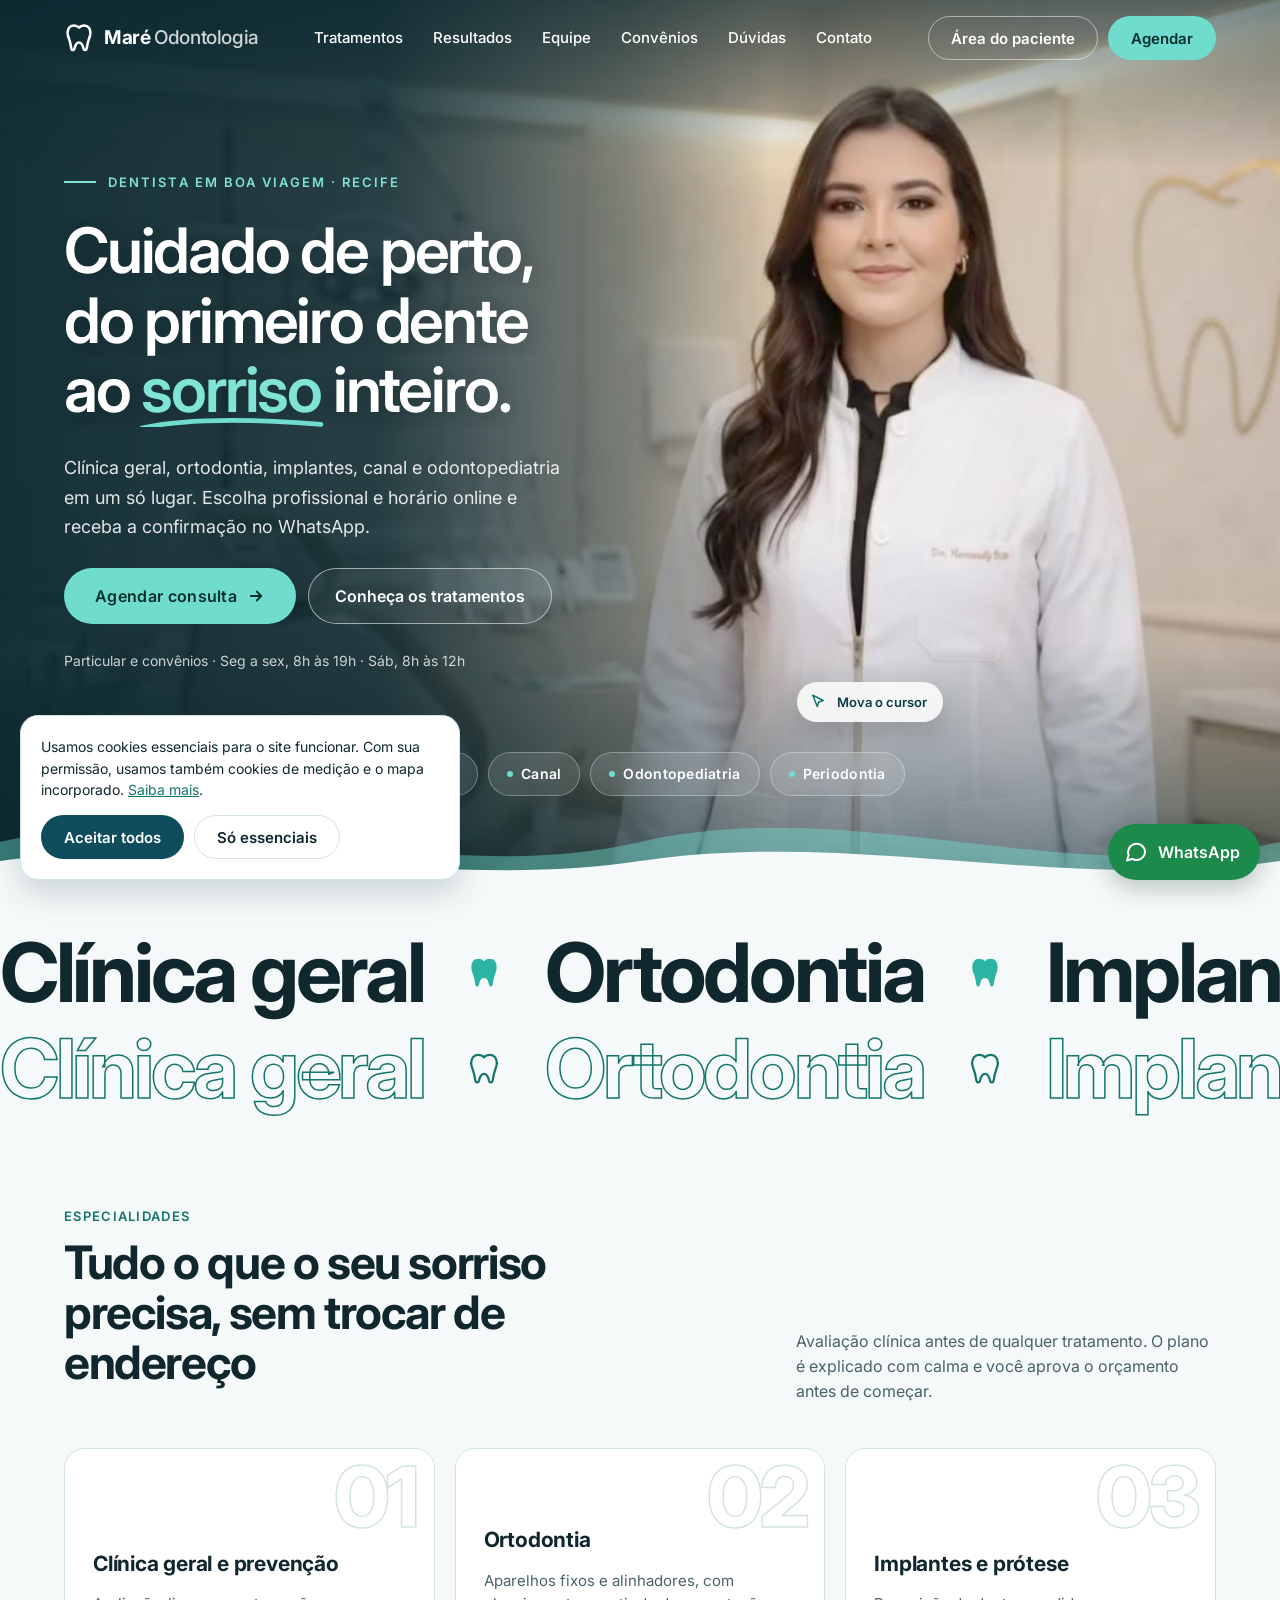
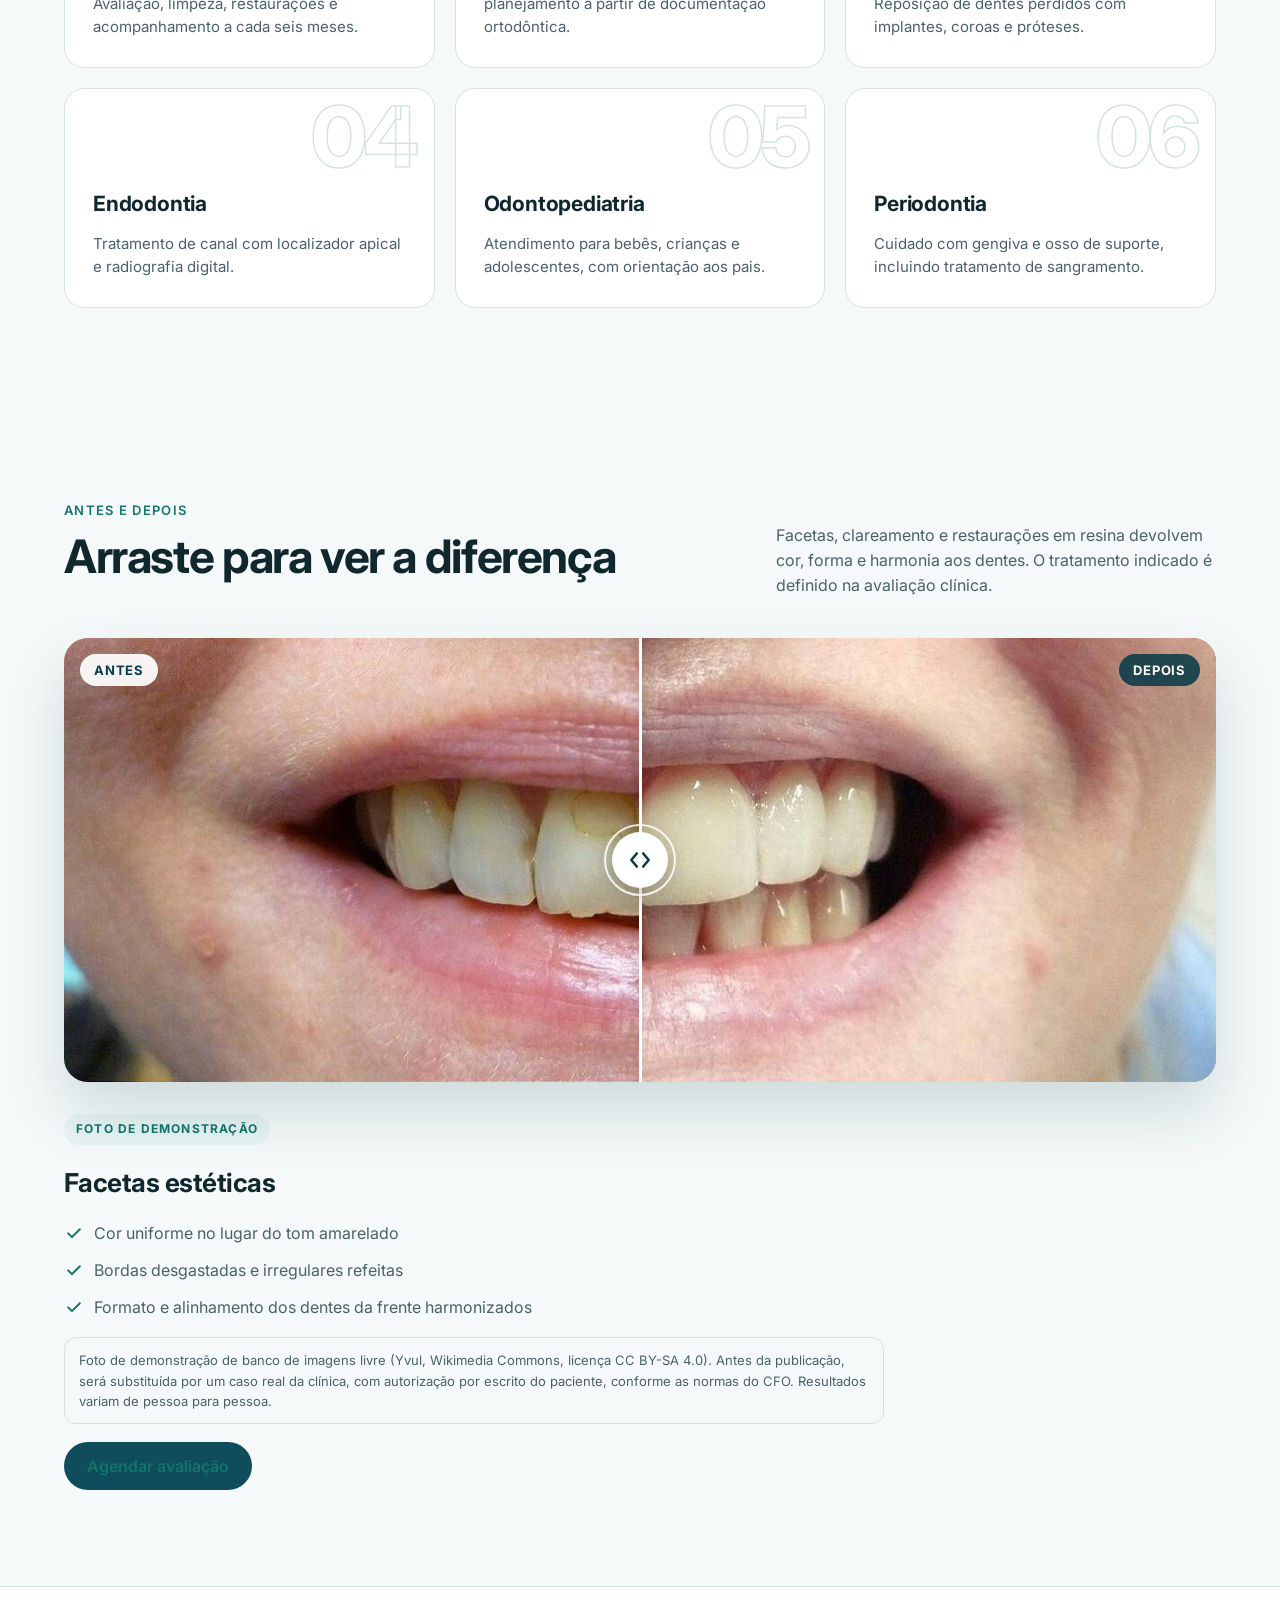
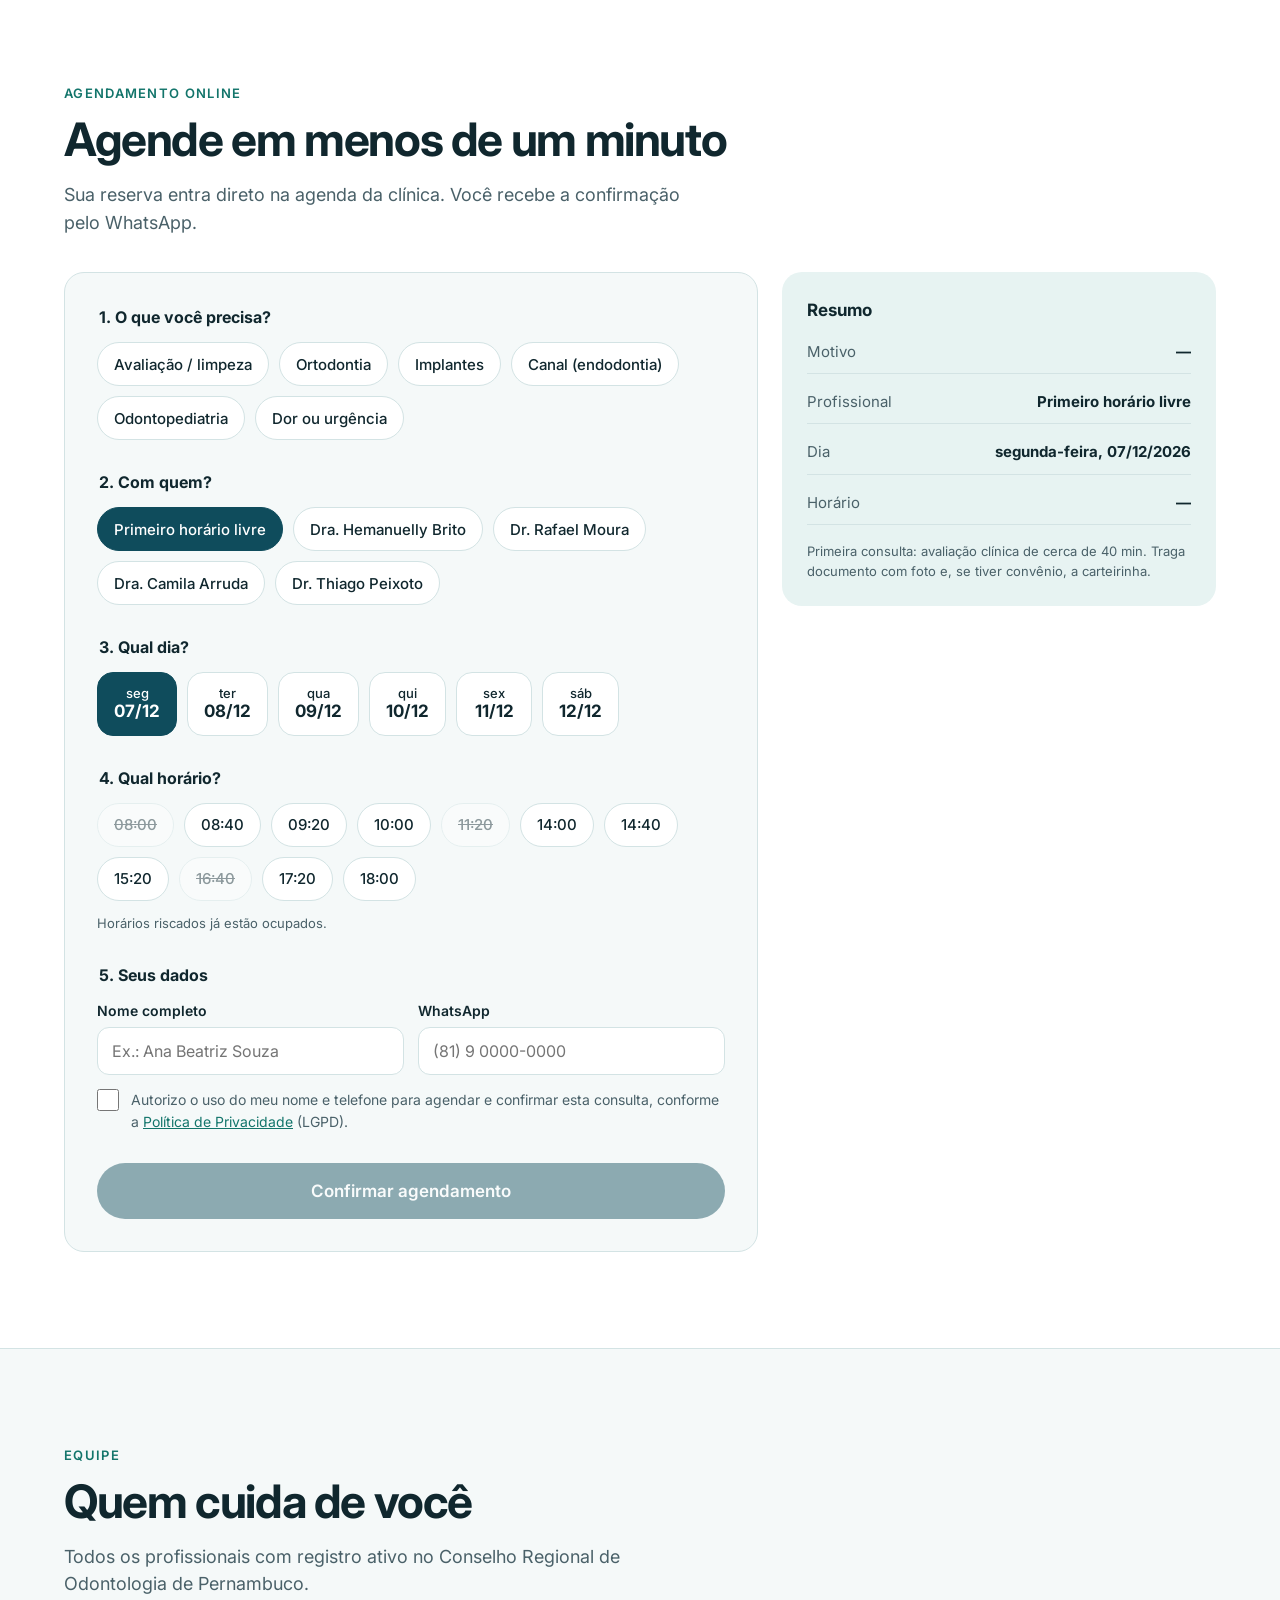
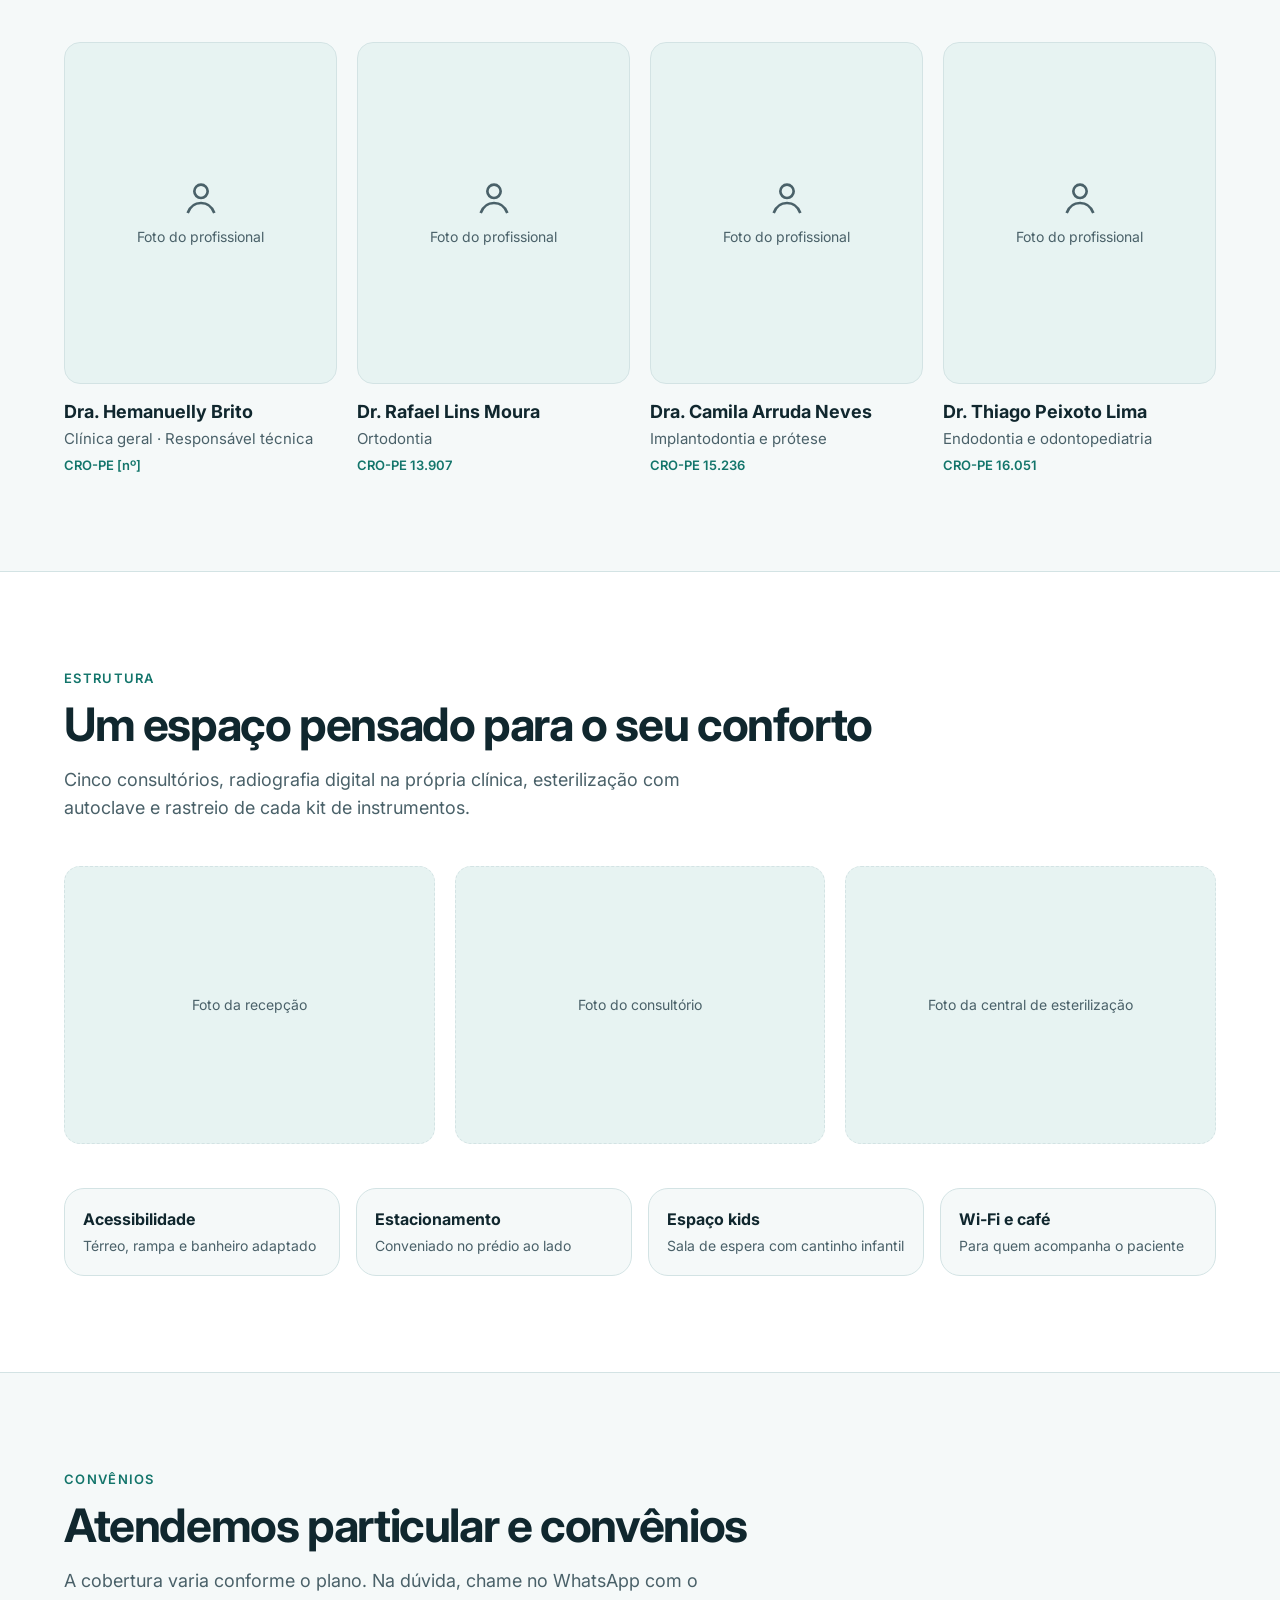
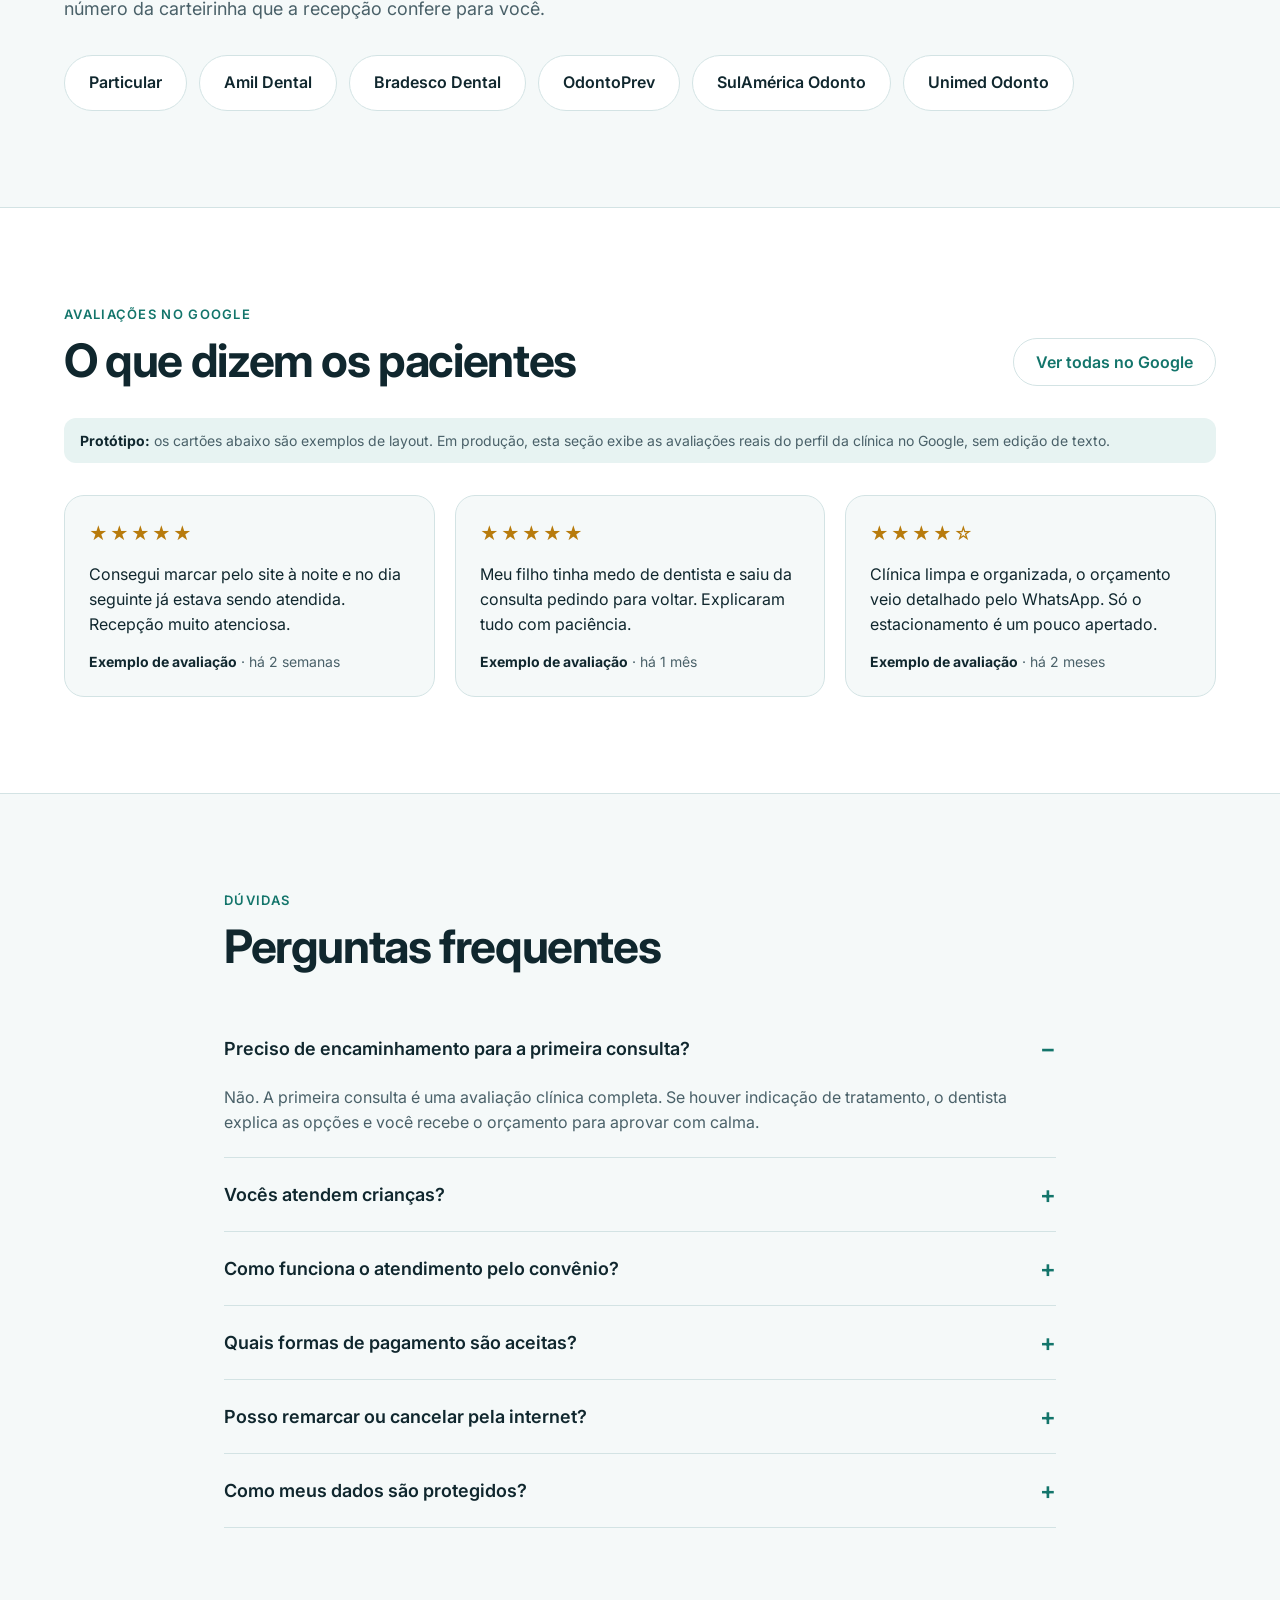
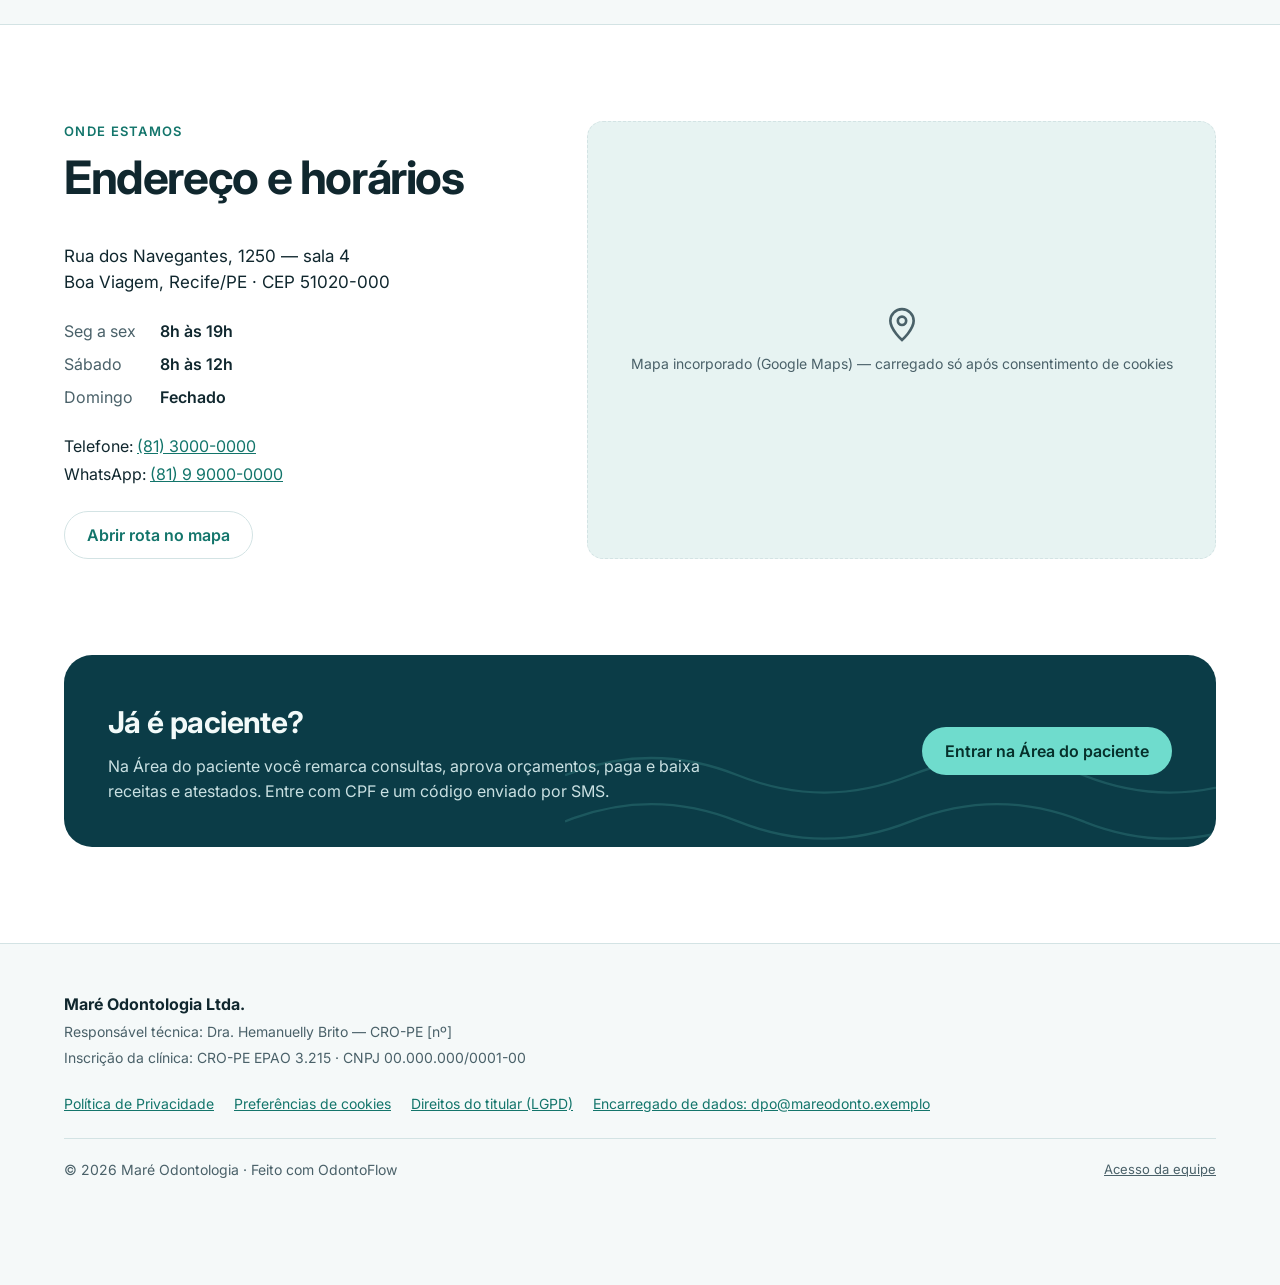
==== index.html @ 12c5545c "Landing page Maré Odontologia (protótipo para validação) Co-Authored-By: Claude Opus 5.5 <noreply@an" ====
<!doctype html>
<html lang="pt-BR">
<head>
<meta charset="utf-8">
<meta name="viewport" content="width=device-width, initial-scale=1">
<title>Maré Odontologia — Dentista em Boa Viagem, Recife/PE</title>
<meta name="description" content="Clínica odontológica em Boa Viagem, Recife/PE. Clínica geral, ortodontia, implantes, endodontia e odontopediatria. Agende sua consulta online.">
<meta name="robots" content="noindex, nofollow">
<meta name="theme-color" content="#0B3C47">
<meta property="og:title" content="Maré Odontologia — Dentista em Boa Viagem, Recife/PE">
<meta property="og:description" content="Clínica geral, ortodontia, implantes, canal e odontopediatria. Agende online.">
<meta property="og:image" content="assets/hero-poster.jpg">
<link rel="icon" href="data:image/svg+xml,%3Csvg xmlns='http://www.w3.org/2000/svg' viewBox='0 0 120 132'%3E%3Cpath d='M60 22C50 12 30 10 21 22c-9 12-7 31-1 45 4 10 7 25 9 38 1.5 9 11 10 13 1 3-13 6-24 18-24s15 11 18 24c2 9 11.5 8 13-1 2-13 5-28 9-38 6-14 8-33-1-45C90 10 70 12 60 22z' fill='%230F4C5C'/%3E%3C/svg%3E">
<link rel="preload" as="image" href="assets/hero-poster.jpg">
<link rel="preconnect" href="https://fonts.googleapis.com">
<link rel="preconnect" href="https://fonts.gstatic.com" crossorigin>
<link href="https://fonts.googleapis.com/css2?family=Inter:wght@400;500;600;700;800&display=swap" rel="stylesheet">
<link rel="stylesheet" href="styles.css">
<script type="application/ld+json">
{"@context":"https://schema.org","@type":"Dentist","name":"Maré Odontologia","address":{"@type":"PostalAddress","streetAddress":"Rua dos Navegantes, 1250 — sala 4","addressLocality":"Recife","addressRegion":"PE","postalCode":"51020-000","addressCountry":"BR"},"telephone":"+55 81 3000-0000","openingHoursSpecification":[{"@type":"OpeningHoursSpecification","dayOfWeek":["Monday","Tuesday","Wednesday","Thursday","Friday"],"opens":"08:00","closes":"19:00"},{"@type":"OpeningHoursSpecification","dayOfWeek":"Saturday","opens":"08:00","closes":"12:00"}],"medicalSpecialty":["Dentistry"]}
</script>
</head>
<body>
<div class="of" id="root">

<!-- TELA DE CARREGAMENTO: 1x por sessão, ≤1,5 s, sobe como cortina revelando o banner -->
<div class="splash" id="splash" hidden role="status" aria-label="Carregando Maré Odontologia">
<svg class="tooth" width="120" height="132" viewBox="0 0 120 132" aria-hidden="true">
<path d="M60 22C50 12 30 10 21 22c-9 12-7 31-1 45 4 10 7 25 9 38 1.5 9 11 10 13 1 3-13 6-24 18-24s15 11 18 24c2 9 11.5 8 13-1 2-13 5-28 9-38 6-14 8-33-1-45C90 10 70 12 60 22z" fill="none" stroke="#0F4C5C" stroke-width="3" stroke-linecap="round" stroke-linejoin="round"></path>
<rect class="sweep" x="34" y="20" width="10" height="70" rx="5" fill="#2BB3A3" opacity="0" transform="rotate(18 39 55)"></rect>
<g class="spark"><path d="M92 18v24M80 30h24M86 24l12 12M98 24 86 36" stroke="#2BB3A3" stroke-width="3" stroke-linecap="round"></path></g>
</svg>
<div class="brand" style="text-align:center">
<div style="font-size:26px;font-weight:700;letter-spacing:-.02em;color:#0F4C5C">Maré Odontologia</div>
<div style="font-size:14px;color:#3E5A61">Boa Viagem · Recife/PE</div>
</div>
<button type="button" id="skipSplash" style="position:absolute;bottom:28px;right:28px;min-height:44px;padding:0 18px;border-radius:999px;border:1.5px solid #B9D6D6;background:#FFFFFF;color:#0F4C5C;font:600 14px Inter,system-ui,sans-serif;cursor:pointer">Pular</button>
</div>

<!-- MENU (transparente sobre o banner) -->
<header class="hdr" id="hdr">
<div class="prog" aria-hidden="true"></div>
<div class="wrap" style="display:flex;align-items:center;justify-content:space-between;gap:16px;min-height:76px">
<a href="#topo" style="display:flex;align-items:center;gap:10px;text-decoration:none;color:inherit" aria-label="Maré Odontologia — início">
<svg width="30" height="33" viewBox="0 0 120 132" aria-hidden="true"><path d="M60 22C50 12 30 10 21 22c-9 12-7 31-1 45 4 10 7 25 9 38 1.5 9 11 10 13 1 3-13 6-24 18-24s15 11 18 24c2 9 11.5 8 13-1 2-13 5-28 9-38 6-14 8-33-1-45C90 10 70 12 60 22z" fill="none" stroke="currentColor" stroke-width="10" stroke-linejoin="round"></path></svg>
<span style="font-weight:700;font-size:19px;letter-spacing:-.02em">Maré <span style="font-weight:500;opacity:.8">Odontologia</span></span>
</a>
<nav aria-label="Principal" class="hide-md" style="display:flex;gap:30px">
<a class="navlink" href="#tratamentos">Tratamentos</a>
<a class="navlink" href="#resultados">Resultados</a>
<a class="navlink" href="#equipe">Equipe</a>
<a class="navlink" href="#convenios">Convênios</a>
<a class="navlink" href="#duvidas">Dúvidas</a>
<a class="navlink" href="#contato">Contato</a>
</nav>
<div style="display:flex;gap:10px;align-items:center">
<a class="btn btn-ghost hide-sm" href="#portal" style="min-height:44px;font-size:15px">Área do paciente</a>
<a class="btn btn-mint" href="#agendar" style="min-height:44px;font-size:15px">Agendar</a>
</div>
</div>
</header>

<main>

<!-- BANNER DE APRESENTAÇÃO: vídeo da Dra. Hemanuelly em tela cheia, controlado pelo mouse (quadro a quadro) + profundidade 3D -->
<section id="topo" class="hero" aria-label="Apresentação">
<div class="stage">
<div class="vid hx-vid"><div class="px" style="--dx:-22px;--dy:-10px;position:absolute;inset:0"><div class="vid-in">
<video id="heroVid" src="assets/hero.mp4" poster="assets/hero-poster.jpg" preload="auto" muted playsinline disablepictureinpicture tabindex="-1" aria-label="Dra. Hemanuelly Brito no consultório: ela cruza os braços e sorri conforme o cursor se move"></video>
</div></div></div>
<div class="sheen" aria-hidden="true"></div>
<div class="shade" aria-hidden="true"></div>

</div>

<div class="hero-content">
<div class="wrap" style="width:100%">
<div class="hx-text" style="max-width:600px">
<div class="px" style="--dx:8px;--dy:5px;display:flex;flex-direction:column;gap:26px">
<p class="fade" style="--i:0;margin:0;display:flex;align-items:center;gap:12px;font-size:13px;font-weight:600;letter-spacing:.16em;text-transform:uppercase;color:#7FE3D5"><span style="width:32px;height:1.5px;background:currentColor;display:block"></span>Dentista em Boa Viagem · Recife</p>
<h1 style="margin:0;font-size:clamp(40px,4.9vw,70px);line-height:1.05;letter-spacing:-.035em;font-weight:600;color:#FFFFFF;text-shadow:0 2px 24px rgba(4,26,32,.35)">
<span class="ln"><span style="--i:1">Cuidado de perto,</span></span>
<span class="ln"><span style="--i:2">do primeiro dente</span></span>
<span class="ln"><span style="--i:3">ao <em class="hl">sorriso<svg viewBox="0 0 200 20" preserveAspectRatio="none" aria-hidden="true"><path d="M4 14 C 50 4 120 4 196 10" fill="none" stroke="#6FDCCD" stroke-width="5" stroke-linecap="round"></path></svg></em> inteiro.</span></span>
</h1>
<p class="fade" style="--i:4;margin:0;font-size:18px;line-height:1.65;color:rgba(255,255,255,.88);max-width:500px">Clínica geral, ortodontia, implantes, canal e odontopediatria em um só lugar. Escolha profissional e horário online e receba a confirmação no WhatsApp.</p>
<div class="fade" style="--i:5;display:flex;gap:12px;flex-wrap:wrap">
<a class="btn btn-mint" href="#agendar" style="min-height:56px;padding:0 30px;font-size:16px;letter-spacing:.02em">Agendar consulta
<svg width="18" height="18" viewBox="0 0 24 24" fill="none" stroke="currentColor" stroke-width="2.4" stroke-linecap="round" stroke-linejoin="round" aria-hidden="true"><path d="M5 12h14M13 6l6 6-6 6"></path></svg></a>
<a class="btn" href="#tratamentos" style="min-height:56px;padding:0 26px;color:#FFFFFF;border-color:rgba(255,255,255,.55);background:rgba(255,255,255,.06)">Conheça os tratamentos</a>
</div>
<p class="fade" style="--i:6;margin:0;font-size:14px;color:rgba(255,255,255,.78)">Particular e convênios · Seg a sex, 8h às 19h · Sáb, 8h às 12h</p>
</div>
</div>
</div>
</div>

<nav class="tbar hide-md" aria-label="Tratamentos">
<div class="wrap fade" style="--i:8;display:flex;flex-wrap:wrap;gap:10px;align-items:center">
<a class="tpill" href="#tratamentos"><i></i>Clínica geral</a>
<a class="tpill" href="#tratamentos"><i></i>Ortodontia</a>
<a class="tpill" href="#tratamentos"><i></i>Implantes</a>
<a class="tpill" href="#tratamentos"><i></i>Canal</a>
<a class="tpill" href="#tratamentos"><i></i>Odontopediatria</a>
<a class="tpill" href="#tratamentos"><i></i>Periodontia</a>
</div>
</nav>

<div class="hint" aria-hidden="true"><svg width="18" height="18" viewBox="0 0 24 24" fill="none" stroke="#13756B" stroke-width="2" stroke-linecap="round" stroke-linejoin="round"><path d="M5 3l14 7-6 2-2 6z"></path></svg>Mova o cursor</div>

<svg class="wave back" viewBox="0 0 2880 120" preserveAspectRatio="none" aria-hidden="true"><path d="M0 60 C240 10 480 110 720 60 C960 10 1200 110 1440 60 C1680 10 1920 110 2160 60 C2400 10 2640 110 2880 60 L2880 120 L0 120 Z" fill="#6FDCCD"></path></svg>
<svg class="wave" viewBox="0 0 2880 120" preserveAspectRatio="none" aria-hidden="true"><path d="M0 70 C240 30 480 110 720 70 C960 30 1200 110 1440 70 C1680 30 1920 110 2160 70 C2400 30 2640 110 2880 70 L2880 120 L0 120 Z" fill="var(--bg)"></path></svg>
</section>

<!-- FAIXA DE ESPECIALIDADES (move conforme a rolagem) -->
<div aria-hidden="true" style="overflow:hidden;padding:28px 0 36px;display:flex;flex-direction:column;gap:6px">
<div class="mq-row mq-a"><span>Clínica geral<svg width="34" height="37" viewBox="0 0 120 132"><path d="M60 22C50 12 30 10 21 22c-9 12-7 31-1 45 4 10 7 25 9 38 1.5 9 11 10 13 1 3-13 6-24 18-24s15 11 18 24c2 9 11.5 8 13-1 2-13 5-28 9-38 6-14 8-33-1-45C90 10 70 12 60 22z" fill="var(--accent)"></path></svg></span><span>Ortodontia<svg width="34" height="37" viewBox="0 0 120 132"><path d="M60 22C50 12 30 10 21 22c-9 12-7 31-1 45 4 10 7 25 9 38 1.5 9 11 10 13 1 3-13 6-24 18-24s15 11 18 24c2 9 11.5 8 13-1 2-13 5-28 9-38 6-14 8-33-1-45C90 10 70 12 60 22z" fill="var(--accent)"></path></svg></span><span>Implantes<svg width="34" height="37" viewBox="0 0 120 132"><path d="M60 22C50 12 30 10 21 22c-9 12-7 31-1 45 4 10 7 25 9 38 1.5 9 11 10 13 1 3-13 6-24 18-24s15 11 18 24c2 9 11.5 8 13-1 2-13 5-28 9-38 6-14 8-33-1-45C90 10 70 12 60 22z" fill="var(--accent)"></path></svg></span><span>Endodontia<svg width="34" height="37" viewBox="0 0 120 132"><path d="M60 22C50 12 30 10 21 22c-9 12-7 31-1 45 4 10 7 25 9 38 1.5 9 11 10 13 1 3-13 6-24 18-24s15 11 18 24c2 9 11.5 8 13-1 2-13 5-28 9-38 6-14 8-33-1-45C90 10 70 12 60 22z" fill="var(--accent)"></path></svg></span><span>Odontopediatria<svg width="34" height="37" viewBox="0 0 120 132"><path d="M60 22C50 12 30 10 21 22c-9 12-7 31-1 45 4 10 7 25 9 38 1.5 9 11 10 13 1 3-13 6-24 18-24s15 11 18 24c2 9 11.5 8 13-1 2-13 5-28 9-38 6-14 8-33-1-45C90 10 70 12 60 22z" fill="var(--accent)"></path></svg></span><span>Periodontia<svg width="34" height="37" viewBox="0 0 120 132"><path d="M60 22C50 12 30 10 21 22c-9 12-7 31-1 45 4 10 7 25 9 38 1.5 9 11 10 13 1 3-13 6-24 18-24s15 11 18 24c2 9 11.5 8 13-1 2-13 5-28 9-38 6-14 8-33-1-45C90 10 70 12 60 22z" fill="var(--accent)"></path></svg></span><span>Clínica geral<svg width="34" height="37" viewBox="0 0 120 132"><path d="M60 22C50 12 30 10 21 22c-9 12-7 31-1 45 4 10 7 25 9 38 1.5 9 11 10 13 1 3-13 6-24 18-24s15 11 18 24c2 9 11.5 8 13-1 2-13 5-28 9-38 6-14 8-33-1-45C90 10 70 12 60 22z" fill="var(--accent)"></path></svg></span><span>Ortodontia<svg width="34" height="37" viewBox="0 0 120 132"><path d="M60 22C50 12 30 10 21 22c-9 12-7 31-1 45 4 10 7 25 9 38 1.5 9 11 10 13 1 3-13 6-24 18-24s15 11 18 24c2 9 11.5 8 13-1 2-13 5-28 9-38 6-14 8-33-1-45C90 10 70 12 60 22z" fill="var(--accent)"></path></svg></span><span>Implantes<svg width="34" height="37" viewBox="0 0 120 132"><path d="M60 22C50 12 30 10 21 22c-9 12-7 31-1 45 4 10 7 25 9 38 1.5 9 11 10 13 1 3-13 6-24 18-24s15 11 18 24c2 9 11.5 8 13-1 2-13 5-28 9-38 6-14 8-33-1-45C90 10 70 12 60 22z" fill="var(--accent)"></path></svg></span></div>
<div class="mq-row mq-b mq-out"><span>Clínica geral<svg width="34" height="37" viewBox="0 0 120 132"><path d="M60 22C50 12 30 10 21 22c-9 12-7 31-1 45 4 10 7 25 9 38 1.5 9 11 10 13 1 3-13 6-24 18-24s15 11 18 24c2 9 11.5 8 13-1 2-13 5-28 9-38 6-14 8-33-1-45C90 10 70 12 60 22z" fill="none" stroke="var(--accent-text)" stroke-width="8"></path></svg></span><span>Ortodontia<svg width="34" height="37" viewBox="0 0 120 132"><path d="M60 22C50 12 30 10 21 22c-9 12-7 31-1 45 4 10 7 25 9 38 1.5 9 11 10 13 1 3-13 6-24 18-24s15 11 18 24c2 9 11.5 8 13-1 2-13 5-28 9-38 6-14 8-33-1-45C90 10 70 12 60 22z" fill="none" stroke="var(--accent-text)" stroke-width="8"></path></svg></span><span>Implantes<svg width="34" height="37" viewBox="0 0 120 132"><path d="M60 22C50 12 30 10 21 22c-9 12-7 31-1 45 4 10 7 25 9 38 1.5 9 11 10 13 1 3-13 6-24 18-24s15 11 18 24c2 9 11.5 8 13-1 2-13 5-28 9-38 6-14 8-33-1-45C90 10 70 12 60 22z" fill="none" stroke="var(--accent-text)" stroke-width="8"></path></svg></span><span>Endodontia<svg width="34" height="37" viewBox="0 0 120 132"><path d="M60 22C50 12 30 10 21 22c-9 12-7 31-1 45 4 10 7 25 9 38 1.5 9 11 10 13 1 3-13 6-24 18-24s15 11 18 24c2 9 11.5 8 13-1 2-13 5-28 9-38 6-14 8-33-1-45C90 10 70 12 60 22z" fill="none" stroke="var(--accent-text)" stroke-width="8"></path></svg></span><span>Odontopediatria<svg width="34" height="37" viewBox="0 0 120 132"><path d="M60 22C50 12 30 10 21 22c-9 12-7 31-1 45 4 10 7 25 9 38 1.5 9 11 10 13 1 3-13 6-24 18-24s15 11 18 24c2 9 11.5 8 13-1 2-13 5-28 9-38 6-14 8-33-1-45C90 10 70 12 60 22z" fill="none" stroke="var(--accent-text)" stroke-width="8"></path></svg></span><span>Periodontia<svg width="34" height="37" viewBox="0 0 120 132"><path d="M60 22C50 12 30 10 21 22c-9 12-7 31-1 45 4 10 7 25 9 38 1.5 9 11 10 13 1 3-13 6-24 18-24s15 11 18 24c2 9 11.5 8 13-1 2-13 5-28 9-38 6-14 8-33-1-45C90 10 70 12 60 22z" fill="none" stroke="var(--accent-text)" stroke-width="8"></path></svg></span><span>Clínica geral<svg width="34" height="37" viewBox="0 0 120 132"><path d="M60 22C50 12 30 10 21 22c-9 12-7 31-1 45 4 10 7 25 9 38 1.5 9 11 10 13 1 3-13 6-24 18-24s15 11 18 24c2 9 11.5 8 13-1 2-13 5-28 9-38 6-14 8-33-1-45C90 10 70 12 60 22z" fill="none" stroke="var(--accent-text)" stroke-width="8"></path></svg></span><span>Ortodontia<svg width="34" height="37" viewBox="0 0 120 132"><path d="M60 22C50 12 30 10 21 22c-9 12-7 31-1 45 4 10 7 25 9 38 1.5 9 11 10 13 1 3-13 6-24 18-24s15 11 18 24c2 9 11.5 8 13-1 2-13 5-28 9-38 6-14 8-33-1-45C90 10 70 12 60 22z" fill="none" stroke="var(--accent-text)" stroke-width="8"></path></svg></span><span>Implantes<svg width="34" height="37" viewBox="0 0 120 132"><path d="M60 22C50 12 30 10 21 22c-9 12-7 31-1 45 4 10 7 25 9 38 1.5 9 11 10 13 1 3-13 6-24 18-24s15 11 18 24c2 9 11.5 8 13-1 2-13 5-28 9-38 6-14 8-33-1-45C90 10 70 12 60 22z" fill="none" stroke="var(--accent-text)" stroke-width="8"></path></svg></span></div>
</div>

<!-- TRATAMENTOS -->
<section id="tratamentos" class="sec" style="padding-top:56px">
<div class="wrap" style="display:flex;flex-direction:column;gap:44px">
<div class="rv" style="display:flex;justify-content:space-between;align-items:flex-end;gap:24px;flex-wrap:wrap">
<div><p class="eyebrow">Especialidades</p><h2 class="h2" style="max-width:620px">Tudo o que o seu sorriso precisa, sem trocar de endereço</h2></div>
<p class="lead" style="max-width:420px;font-size:16px">Avaliação clínica antes de qualquer tratamento. O plano é explicado com calma e você aprova o orçamento antes de começar.</p>
</div>
<div class="g3">
<article class="card svc rv" style="display:flex;flex-direction:column;gap:12px;padding:28px;min-height:220px;justify-content:flex-end">
<span class="num" aria-hidden="true">01</span>
<h3 style="margin:0;font-size:21px;letter-spacing:-.01em;position:relative">Clínica geral e prevenção</h3>
<p style="margin:0;color:var(--muted);font-size:15px;position:relative">Avaliação, limpeza, restaurações e acompanhamento a cada seis meses.</p>
</article>
<article class="card svc rv d2" style="display:flex;flex-direction:column;gap:12px;padding:28px;min-height:220px;justify-content:flex-end">
<span class="num" aria-hidden="true">02</span>
<h3 style="margin:0;font-size:21px;letter-spacing:-.01em;position:relative">Ortodontia</h3>
<p style="margin:0;color:var(--muted);font-size:15px;position:relative">Aparelhos fixos e alinhadores, com planejamento a partir de documentação ortodôntica.</p>
</article>
<article class="card svc rv d3" style="display:flex;flex-direction:column;gap:12px;padding:28px;min-height:220px;justify-content:flex-end">
<span class="num" aria-hidden="true">03</span>
<h3 style="margin:0;font-size:21px;letter-spacing:-.01em;position:relative">Implantes e prótese</h3>
<p style="margin:0;color:var(--muted);font-size:15px;position:relative">Reposição de dentes perdidos com implantes, coroas e próteses.</p>
</article>
<article class="card svc rv" style="display:flex;flex-direction:column;gap:12px;padding:28px;min-height:220px;justify-content:flex-end">
<span class="num" aria-hidden="true">04</span>
<h3 style="margin:0;font-size:21px;letter-spacing:-.01em;position:relative">Endodontia</h3>
<p style="margin:0;color:var(--muted);font-size:15px;position:relative">Tratamento de canal com localizador apical e radiografia digital.</p>
</article>
<article class="card svc rv d2" style="display:flex;flex-direction:column;gap:12px;padding:28px;min-height:220px;justify-content:flex-end">
<span class="num" aria-hidden="true">05</span>
<h3 style="margin:0;font-size:21px;letter-spacing:-.01em;position:relative">Odontopediatria</h3>
<p style="margin:0;color:var(--muted);font-size:15px;position:relative">Atendimento para bebês, crianças e adolescentes, com orientação aos pais.</p>
</article>
<article class="card svc rv d3" style="display:flex;flex-direction:column;gap:12px;padding:28px;min-height:220px;justify-content:flex-end">
<span class="num" aria-hidden="true">06</span>
<h3 style="margin:0;font-size:21px;letter-spacing:-.01em;position:relative">Periodontia</h3>
<p style="margin:0;color:var(--muted);font-size:15px;position:relative">Cuidado com gengiva e osso de suporte, incluindo tratamento de sangramento.</p>
</article>
</div>
</div>
</section>

<!-- ANTES E DEPOIS (comparador de arrastar) -->
<section id="resultados" class="sec">
<div class="wrap" style="display:flex;flex-direction:column;gap:40px">
<div class="rv" style="display:flex;justify-content:space-between;align-items:flex-end;gap:24px;flex-wrap:wrap">
<div><p class="eyebrow">Antes e depois</p><h2 class="h2" style="max-width:620px">Arraste para ver a diferença</h2></div>
<p class="lead" style="max-width:440px;font-size:16px">Facetas, clareamento e restaurações em resina devolvem cor, forma e harmonia aos dentes. O tratamento indicado é definido na avaliação clínica.</p>
</div>

<div class="ba-grid rv d2" style="display:grid;grid-template-columns:minmax(0,1fr);gap:32px;align-items:start">
<div class="ba" id="ba" style="position:relative;aspect-ratio:1280/494;border-radius:24px;overflow:hidden;background:#D9B8A6;box-shadow:0 30px 60px rgba(11,60,71,.16);user-select:none;touch-action:pan-y">

<!-- ANTES (foto de demonstração) -->
<img src="assets/antes.jpg" alt="Antes: dentes amarelados, com bordas desgastadas e irregulares" draggable="false" style="position:absolute;inset:0;width:100%;height:100%;object-fit:cover;display:block">

<!-- DEPOIS (revelado pela direita) -->
<div id="baAfter" style="position:absolute;inset:0;clip-path:inset(0 0 0 50%)">
<img src="assets/depois.jpg" alt="Depois: dentes brancos, com formato e alinhamento corrigidos por facetas" draggable="false" style="position:absolute;inset:0;width:100%;height:100%;object-fit:cover;display:block">
</div>

<span class="ba-tag" style="left:16px">Antes</span>
<span class="ba-tag" style="right:16px;background:rgba(11,60,71,.88);color:#FFFFFF">Depois</span>

<div class="ba-line" id="baLine" style="left:50%" aria-hidden="true">
<span class="ba-knob"><svg width="26" height="26" viewBox="0 0 24 24" fill="none" stroke="#0B3C47" stroke-width="2.4" stroke-linecap="round" stroke-linejoin="round"><path d="M9 6l-5 6 5 6M15 6l5 6-5 6"></path></svg></span>
</div>
<input class="ba-range" type="range" min="0" max="100" step="0.5" value="50" id="baRange" aria-label="Comparar antes e depois: arraste para a esquerda para ver o depois, para a direita para ver o antes" aria-valuetext="Mostrando 50% do depois">
</div>

<div style="display:flex;flex-direction:column;gap:18px;max-width:820px">
<span style="align-self:flex-start;font-size:12px;font-weight:700;letter-spacing:.1em;text-transform:uppercase;padding:6px 12px;border-radius:999px;background:var(--soft);color:var(--accent-text)">Foto de demonstração</span>
<h3 style="margin:0;font-size:26px;letter-spacing:-.02em">Facetas estéticas</h3>
<ul style="margin:0;padding:0;list-style:none;display:flex;flex-direction:column;gap:12px;color:var(--muted);font-size:16px">
<li style="display:flex;gap:10px"><svg width="20" height="20" viewBox="0 0 24 24" fill="none" stroke="var(--accent-text)" stroke-width="2.4" stroke-linecap="round" stroke-linejoin="round" aria-hidden="true" style="flex:none;margin-top:2px"><path d="M5 12.5l4.5 4.5L19 7.5"></path></svg>Cor uniforme no lugar do tom amarelado</li>
<li style="display:flex;gap:10px"><svg width="20" height="20" viewBox="0 0 24 24" fill="none" stroke="var(--accent-text)" stroke-width="2.4" stroke-linecap="round" stroke-linejoin="round" aria-hidden="true" style="flex:none;margin-top:2px"><path d="M5 12.5l4.5 4.5L19 7.5"></path></svg>Bordas desgastadas e irregulares refeitas</li>
<li style="display:flex;gap:10px"><svg width="20" height="20" viewBox="0 0 24 24" fill="none" stroke="var(--accent-text)" stroke-width="2.4" stroke-linecap="round" stroke-linejoin="round" aria-hidden="true" style="flex:none;margin-top:2px"><path d="M5 12.5l4.5 4.5L19 7.5"></path></svg>Formato e alinhamento dos dentes da frente harmonizados</li>
</ul>
<p style="margin:0;font-size:13px;color:var(--muted);padding:12px 14px;border-radius:12px;background:var(--bg);border:1px solid var(--line)">Foto de demonstração de banco de imagens livre (Yvul, Wikimedia Commons, licença CC BY-SA 4.0). Antes da publicação, será substituída por um caso real da clínica, com autorização por escrito do paciente, conforme as normas do CFO. Resultados variam de pessoa para pessoa.</p>
<a class="btn btn-p" href="#agendar" style="align-self:flex-start">Agendar avaliação</a>
</div>
</div>
</div>
</section>

<!-- AGENDAMENTO ONLINE EMBUTIDO -->
<section id="agendar" class="sec" style="background:var(--surface);border-block:1px solid var(--line)">
<div class="wrap" style="display:flex;flex-direction:column;gap:36px">
<div class="rv"><p class="eyebrow">Agendamento online</p><h2 class="h2">Agende em menos de um minuto</h2><p class="lead">Sua reserva entra direto na agenda da clínica. Você recebe a confirmação pelo WhatsApp.</p></div>

<div class="card" id="bkDone" hidden role="status" style="display:flex;flex-direction:column;align-items:flex-start;gap:16px;padding:40px;max-width:720px;background:var(--bg)">
<span style="width:56px;height:56px;border-radius:50%;background:var(--soft);display:flex;align-items:center;justify-content:center"><svg width="28" height="28" viewBox="0 0 24 24" fill="none" stroke="var(--accent-text)" stroke-width="2.5" stroke-linecap="round" stroke-linejoin="round" aria-hidden="true"><path d="M5 12.5l4.5 4.5L19 7.5"></path></svg></span>
<h3 style="margin:0;font-size:26px">Consulta reservada</h3>
<p style="margin:0;font-size:17px" id="bkResumo"></p>
<p style="margin:0;color:var(--muted)">Protocolo <strong style="color:var(--text)" id="bkProto"></strong>. Enviamos a confirmação para <span id="bkTel"></span>. Se precisar remarcar, responda a mensagem ou use a Área do paciente.</p>
<button type="button" class="btn btn-o" id="bkReset">Fazer outro agendamento</button>
</div>

<div class="book-grid rv d2" id="bkForm" style="display:grid;grid-template-columns:minmax(0,1.6fr) minmax(0,1fr);gap:24px;align-items:start">
<form class="card" id="bkFormEl" style="display:flex;flex-direction:column;gap:30px;padding:32px;background:var(--bg)" aria-label="Agendar consulta">
<fieldset style="border:0;margin:0;padding:0;display:flex;flex-direction:column;gap:12px">
<legend style="font-weight:700;font-size:16px;margin-bottom:12px">1. O que você precisa?</legend>
<div style="display:flex;flex-wrap:wrap;gap:10px" id="optEsp"></div>
</fieldset>
<fieldset style="border:0;margin:0;padding:0;display:flex;flex-direction:column;gap:12px">
<legend style="font-weight:700;font-size:16px;margin-bottom:12px">2. Com quem?</legend>
<div style="display:flex;flex-wrap:wrap;gap:10px" id="optDent"></div>
</fieldset>
<fieldset style="border:0;margin:0;padding:0;display:flex;flex-direction:column;gap:12px">
<legend style="font-weight:700;font-size:16px;margin-bottom:12px">3. Qual dia?</legend>
<div style="display:flex;flex-wrap:wrap;gap:10px" id="optDay"></div>
</fieldset>
<fieldset style="border:0;margin:0;padding:0;display:flex;flex-direction:column;gap:12px">
<legend style="font-weight:700;font-size:16px;margin-bottom:12px">4. Qual horário?</legend>
<div style="display:flex;flex-wrap:wrap;gap:10px" id="optHour"></div>
<p style="margin:0;font-size:13px;color:var(--muted)">Horários riscados já estão ocupados.</p>
</fieldset>
<fieldset style="border:0;margin:0;padding:0;display:flex;flex-direction:column;gap:14px">
<legend style="font-weight:700;font-size:16px;margin-bottom:12px">5. Seus dados</legend>
<div class="g2" style="gap:14px">
<label class="field">Nome completo<input type="text" id="inNome" autocomplete="name" placeholder="Ex.: Ana Beatriz Souza"></label>
<label class="field">WhatsApp<input type="tel" id="inTel" autocomplete="tel" inputmode="tel" placeholder="(81) 9 0000-0000"></label>
</div>
<label style="display:flex;gap:12px;align-items:flex-start;font-size:14px;color:var(--muted);cursor:pointer">
<input type="checkbox" id="inConsent" style="width:22px;height:22px;margin:0;flex:none;accent-color:#0F4C5C">
<span>Autorizo o uso do meu nome e telefone para agendar e confirmar esta consulta, conforme a <a href="#privacidade">Política de Privacidade</a> (LGPD).</span>
</label>
</fieldset>
<button type="submit" class="btn btn-p" id="bkSubmit" disabled style="min-height:56px;font-size:17px;width:100%"><span>Confirmar agendamento</span></button>
</form>
<aside class="card" style="display:flex;flex-direction:column;gap:16px;position:sticky;top:100px;background:var(--soft);border-color:transparent" aria-label="Resumo do agendamento">
<strong style="font-size:17px">Resumo</strong>
<div id="bkSummary" style="display:flex;flex-direction:column;gap:16px"></div>
<p style="margin:0;font-size:13px;color:var(--muted)">Primeira consulta: avaliação clínica de cerca de 40 min. Traga documento com foto e, se tiver convênio, a carteirinha.</p>
</aside>
</div>
</div>
</section>

<!-- EQUIPE -->
<section id="equipe" class="sec">
<div class="wrap" style="display:flex;flex-direction:column;gap:44px">
<div class="rv"><p class="eyebrow">Equipe</p><h2 class="h2">Quem cuida de você</h2><p class="lead">Todos os profissionais com registro ativo no Conselho Regional de Odontologia de Pernambuco.</p></div>
<div class="g4">
<article class="rv" style="display:flex;flex-direction:column;gap:14px">
<div class="ph rvclip" style="aspect-ratio:4/5;border-style:solid" role="img" aria-label="Espaço para foto de Dra. Hemanuelly Brito"><svg width="40" height="40" viewBox="0 0 24 24" fill="none" stroke="currentColor" stroke-width="1.6" aria-hidden="true"><circle cx="12" cy="8" r="4"></circle><path d="M4 21c1.5-4 4.5-6 8-6s6.5 2 8 6"></path></svg><span>Foto do profissional</span></div>
<div><h3 style="margin:0;font-size:18px">Dra. Hemanuelly Brito</h3><p style="margin:2px 0 0;color:var(--muted);font-size:15px">Clínica geral · Responsável técnica</p><p style="margin:4px 0 0;font-size:13px;font-weight:600;color:var(--accent-text)">CRO-PE [nº]</p></div>
</article>
<article class="rv d2" style="display:flex;flex-direction:column;gap:14px">
<div class="ph rvclip" style="aspect-ratio:4/5;border-style:solid" role="img" aria-label="Espaço para foto de Dr. Rafael Lins Moura"><svg width="40" height="40" viewBox="0 0 24 24" fill="none" stroke="currentColor" stroke-width="1.6" aria-hidden="true"><circle cx="12" cy="8" r="4"></circle><path d="M4 21c1.5-4 4.5-6 8-6s6.5 2 8 6"></path></svg><span>Foto do profissional</span></div>
<div><h3 style="margin:0;font-size:18px">Dr. Rafael Lins Moura</h3><p style="margin:2px 0 0;color:var(--muted);font-size:15px">Ortodontia</p><p style="margin:4px 0 0;font-size:13px;font-weight:600;color:var(--accent-text)">CRO-PE 13.907</p></div>
</article>
<article class="rv d3" style="display:flex;flex-direction:column;gap:14px">
<div class="ph rvclip" style="aspect-ratio:4/5;border-style:solid" role="img" aria-label="Espaço para foto de Dra. Camila Arruda Neves"><svg width="40" height="40" viewBox="0 0 24 24" fill="none" stroke="currentColor" stroke-width="1.6" aria-hidden="true"><circle cx="12" cy="8" r="4"></circle><path d="M4 21c1.5-4 4.5-6 8-6s6.5 2 8 6"></path></svg><span>Foto do profissional</span></div>
<div><h3 style="margin:0;font-size:18px">Dra. Camila Arruda Neves</h3><p style="margin:2px 0 0;color:var(--muted);font-size:15px">Implantodontia e prótese</p><p style="margin:4px 0 0;font-size:13px;font-weight:600;color:var(--accent-text)">CRO-PE 15.236</p></div>
</article>
<article class="rv d4" style="display:flex;flex-direction:column;gap:14px">
<div class="ph rvclip" style="aspect-ratio:4/5;border-style:solid" role="img" aria-label="Espaço para foto de Dr. Thiago Peixoto Lima"><svg width="40" height="40" viewBox="0 0 24 24" fill="none" stroke="currentColor" stroke-width="1.6" aria-hidden="true"><circle cx="12" cy="8" r="4"></circle><path d="M4 21c1.5-4 4.5-6 8-6s6.5 2 8 6"></path></svg><span>Foto do profissional</span></div>
<div><h3 style="margin:0;font-size:18px">Dr. Thiago Peixoto Lima</h3><p style="margin:2px 0 0;color:var(--muted);font-size:15px">Endodontia e odontopediatria</p><p style="margin:4px 0 0;font-size:13px;font-weight:600;color:var(--accent-text)">CRO-PE 16.051</p></div>
</article>
</div>
</div>
</section>

<!-- ESTRUTURA -->
<section class="sec" style="background:var(--surface);border-block:1px solid var(--line)">
<div class="wrap" style="display:flex;flex-direction:column;gap:44px">
<div class="rv"><p class="eyebrow">Estrutura</p><h2 class="h2">Um espaço pensado para o seu conforto</h2><p class="lead">Cinco consultórios, radiografia digital na própria clínica, esterilização com autoclave e rastreio de cada kit de instrumentos.</p></div>
<div class="g3">
<div class="ph rvclip" style="aspect-ratio:4/3">Foto da recepção</div>
<div class="ph rvclip" style="aspect-ratio:4/3">Foto do consultório</div>
<div class="ph rvclip" style="aspect-ratio:4/3">Foto da central de esterilização</div>
</div>
<div class="g4" style="gap:16px">
<div class="card rv" style="padding:18px;background:var(--bg)"><strong>Acessibilidade</strong><p style="margin:4px 0 0;color:var(--muted);font-size:14px">Térreo, rampa e banheiro adaptado</p></div>
<div class="card rv d2" style="padding:18px;background:var(--bg)"><strong>Estacionamento</strong><p style="margin:4px 0 0;color:var(--muted);font-size:14px">Conveniado no prédio ao lado</p></div>
<div class="card rv d3" style="padding:18px;background:var(--bg)"><strong>Espaço kids</strong><p style="margin:4px 0 0;color:var(--muted);font-size:14px">Sala de espera com cantinho infantil</p></div>
<div class="card rv d4" style="padding:18px;background:var(--bg)"><strong>Wi-Fi e café</strong><p style="margin:4px 0 0;color:var(--muted);font-size:14px">Para quem acompanha o paciente</p></div>
</div>
</div>
</section>

<!-- CONVÊNIOS -->
<section id="convenios" class="sec">
<div class="wrap" style="display:flex;flex-direction:column;gap:32px">
<div class="rv"><p class="eyebrow">Convênios</p><h2 class="h2">Atendemos particular e convênios</h2><p class="lead">A cobertura varia conforme o plano. Na dúvida, chame no WhatsApp com o número da carteirinha que a recepção confere para você.</p></div>
<ul class="rv d2" style="list-style:none;margin:0;padding:0;display:flex;flex-wrap:wrap;gap:12px">
<li style="min-height:56px;padding:0 24px;border-radius:999px;border:1px solid var(--line);background:var(--surface);display:flex;align-items:center;font-weight:600">Particular</li><li style="min-height:56px;padding:0 24px;border-radius:999px;border:1px solid var(--line);background:var(--surface);display:flex;align-items:center;font-weight:600">Amil Dental</li><li style="min-height:56px;padding:0 24px;border-radius:999px;border:1px solid var(--line);background:var(--surface);display:flex;align-items:center;font-weight:600">Bradesco Dental</li><li style="min-height:56px;padding:0 24px;border-radius:999px;border:1px solid var(--line);background:var(--surface);display:flex;align-items:center;font-weight:600">OdontoPrev</li><li style="min-height:56px;padding:0 24px;border-radius:999px;border:1px solid var(--line);background:var(--surface);display:flex;align-items:center;font-weight:600">SulAmérica Odonto</li><li style="min-height:56px;padding:0 24px;border-radius:999px;border:1px solid var(--line);background:var(--surface);display:flex;align-items:center;font-weight:600">Unimed Odonto</li>
</ul>
</div>
</section>

<!-- AVALIAÇÕES -->
<section class="sec" style="background:var(--surface);border-block:1px solid var(--line)">
<div class="wrap" style="display:flex;flex-direction:column;gap:32px">
<div class="rv" style="display:flex;justify-content:space-between;align-items:flex-end;gap:20px;flex-wrap:wrap">
<div><p class="eyebrow">Avaliações no Google</p><h2 class="h2" style="margin:0">O que dizem os pacientes</h2></div>
<a class="btn btn-o" href="#avaliacoes-google">Ver todas no Google</a>
</div>
<p style="margin:0;padding:12px 16px;border-radius:12px;background:var(--soft);font-size:14px;color:var(--muted)"><strong style="color:var(--text)">Protótipo:</strong> os cartões abaixo são exemplos de layout. Em produção, esta seção exibe as avaliações reais do perfil da clínica no Google, sem edição de texto.</p>
<div class="g3">
<figure class="card rv" style="margin:0;display:flex;flex-direction:column;gap:14px;background:var(--bg)">
<div role="img" aria-label="5 de 5 estrelas" style="color:#B87B0C;font-size:18px;letter-spacing:2px">★★★★★</div>
<blockquote style="margin:0;font-size:16px">Consegui marcar pelo site à noite e no dia seguinte já estava sendo atendida. Recepção muito atenciosa.</blockquote>
<figcaption style="font-size:14px;color:var(--muted)"><strong style="color:var(--text)">Exemplo de avaliação</strong> · há 2 semanas</figcaption>
</figure>
<figure class="card rv d2" style="margin:0;display:flex;flex-direction:column;gap:14px;background:var(--bg)">
<div role="img" aria-label="5 de 5 estrelas" style="color:#B87B0C;font-size:18px;letter-spacing:2px">★★★★★</div>
<blockquote style="margin:0;font-size:16px">Meu filho tinha medo de dentista e saiu da consulta pedindo para voltar. Explicaram tudo com paciência.</blockquote>
<figcaption style="font-size:14px;color:var(--muted)"><strong style="color:var(--text)">Exemplo de avaliação</strong> · há 1 mês</figcaption>
</figure>
<figure class="card rv d3" style="margin:0;display:flex;flex-direction:column;gap:14px;background:var(--bg)">
<div role="img" aria-label="4 de 5 estrelas" style="color:#B87B0C;font-size:18px;letter-spacing:2px">★★★★☆</div>
<blockquote style="margin:0;font-size:16px">Clínica limpa e organizada, o orçamento veio detalhado pelo WhatsApp. Só o estacionamento é um pouco apertado.</blockquote>
<figcaption style="font-size:14px;color:var(--muted)"><strong style="color:var(--text)">Exemplo de avaliação</strong> · há 2 meses</figcaption>
</figure>
</div>
</div>
</section>

<!-- PERGUNTAS FREQUENTES -->
<section id="duvidas" class="sec">
<div class="wrap" style="max-width:880px;display:flex;flex-direction:column;gap:24px">
<div class="rv"><p class="eyebrow">Dúvidas</p><h2 class="h2">Perguntas frequentes</h2></div>
<div class="rv d2">
<div class="faq" style="border-bottom:1px solid var(--line)">
<h3 style="margin:0"><button type="button" class="faq-q" aria-expanded="true" aria-controls="faq0"><span>Preciso de encaminhamento para a primeira consulta?</span><span class="faq-ic" aria-hidden="true" style="font-size:24px;color:var(--accent-text);flex:none">−</span></button></h3>
<p id="faq0" style="margin:0 0 22px;color:var(--muted);font-size:16px">Não. A primeira consulta é uma avaliação clínica completa. Se houver indicação de tratamento, o dentista explica as opções e você recebe o orçamento para aprovar com calma.</p>
</div>
<div class="faq" style="border-bottom:1px solid var(--line)">
<h3 style="margin:0"><button type="button" class="faq-q" aria-expanded="false" aria-controls="faq1"><span>Vocês atendem crianças?</span><span class="faq-ic" aria-hidden="true" style="font-size:24px;color:var(--accent-text);flex:none">+</span></button></h3>
<p id="faq1" style="margin:0 0 22px;color:var(--muted);font-size:16px" hidden>Sim. A odontopediatria atende desde o primeiro dente. Menores de 18 anos precisam estar acompanhados do responsável legal.</p>
</div>
<div class="faq" style="border-bottom:1px solid var(--line)">
<h3 style="margin:0"><button type="button" class="faq-q" aria-expanded="false" aria-controls="faq2"><span>Como funciona o atendimento pelo convênio?</span><span class="faq-ic" aria-hidden="true" style="font-size:24px;color:var(--accent-text);flex:none">+</span></button></h3>
<p id="faq2" style="margin:0 0 22px;color:var(--muted);font-size:16px" hidden>Traga a carteirinha e um documento com foto. Alguns procedimentos dependem de autorização prévia da operadora, que a própria recepção solicita.</p>
</div>
<div class="faq" style="border-bottom:1px solid var(--line)">
<h3 style="margin:0"><button type="button" class="faq-q" aria-expanded="false" aria-controls="faq3"><span>Quais formas de pagamento são aceitas?</span><span class="faq-ic" aria-hidden="true" style="font-size:24px;color:var(--accent-text);flex:none">+</span></button></h3>
<p id="faq3" style="margin:0 0 22px;color:var(--muted);font-size:16px" hidden>Pix, cartão de débito e crédito e boleto. Tratamentos mais longos podem ser parcelados; as condições aparecem no orçamento.</p>
</div>
<div class="faq" style="border-bottom:1px solid var(--line)">
<h3 style="margin:0"><button type="button" class="faq-q" aria-expanded="false" aria-controls="faq4"><span>Posso remarcar ou cancelar pela internet?</span><span class="faq-ic" aria-hidden="true" style="font-size:24px;color:var(--accent-text);flex:none">+</span></button></h3>
<p id="faq4" style="margin:0 0 22px;color:var(--muted);font-size:16px" hidden>Sim. Responda a mensagem de confirmação no WhatsApp ou use a Área do paciente. Pedimos aviso com pelo menos 24 horas de antecedência.</p>
</div>
<div class="faq" style="border-bottom:1px solid var(--line)">
<h3 style="margin:0"><button type="button" class="faq-q" aria-expanded="false" aria-controls="faq5"><span>Como meus dados são protegidos?</span><span class="faq-ic" aria-hidden="true" style="font-size:24px;color:var(--accent-text);flex:none">+</span></button></h3>
<p id="faq5" style="margin:0 0 22px;color:var(--muted);font-size:16px" hidden>Seguimos a LGPD: seus dados de saúde ficam em prontuário eletrônico com acesso restrito e registrado, e você pode pedir acesso ou correção a qualquer momento pelo canal do encarregado de dados.</p>
</div>
</div>
</div>
</section>

<!-- LOCALIZAÇÃO E CONTATO -->
<section id="contato" class="sec" style="background:var(--surface);border-top:1px solid var(--line)">
<div class="wrap loc-grid" style="display:grid;grid-template-columns:minmax(0,1fr) minmax(0,1.3fr);gap:40px;align-items:stretch">
<div class="rv" style="display:flex;flex-direction:column;gap:24px">
<div><p class="eyebrow">Onde estamos</p><h2 class="h2">Endereço e horários</h2></div>
<address style="font-style:normal;font-size:17px">Rua dos Navegantes, 1250 — sala 4<br>Boa Viagem, Recife/PE · CEP 51020-000</address>
<dl style="margin:0;display:grid;grid-template-columns:auto 1fr;gap:8px 24px;font-size:16px">
<dt style="color:var(--muted)">Seg a sex</dt><dd style="margin:0;font-weight:600">8h às 19h</dd>
<dt style="color:var(--muted)">Sábado</dt><dd style="margin:0;font-weight:600">8h às 12h</dd>
<dt style="color:var(--muted)">Domingo</dt><dd style="margin:0;font-weight:600">Fechado</dd>
</dl>
<div style="display:flex;flex-direction:column;gap:4px;font-size:16px"><span>Telefone: <a href="#tel">(81) 3000-0000</a></span><span>WhatsApp: <a href="#whatsapp">(81) 9 9000-0000</a></span></div>
<a class="btn btn-o" href="#rotas" style="align-self:flex-start">Abrir rota no mapa</a>
</div>
<div class="ph rvclip" style="min-height:380px" role="img" aria-label="Mapa com a localização da clínica"><svg width="40" height="40" viewBox="0 0 24 24" fill="none" stroke="currentColor" stroke-width="1.6" aria-hidden="true"><path d="M12 21s-7-6.2-7-11.5A7 7 0 0 1 19 9.5C19 14.8 12 21 12 21z"></path><circle cx="12" cy="9.5" r="2.5"></circle></svg><span>Mapa incorporado (Google Maps) — carregado só após consentimento de cookies</span></div>
</div>
</section>

<!-- PORTAL -->
<section id="portal" style="padding:0 0 96px;background:var(--surface)">
<div class="wrap">
<div class="rv" style="display:flex;justify-content:space-between;align-items:center;gap:24px;flex-wrap:wrap;padding:44px;border-radius:28px;background:var(--sea);color:#F2FAF9;position:relative;overflow:hidden">
<svg aria-hidden="true" viewBox="0 0 600 200" preserveAspectRatio="none" style="position:absolute;right:-40px;bottom:-20px;width:60%;height:120%;opacity:.5"><g fill="none" stroke="rgba(111,220,205,.35)" stroke-width="2"><path d="M0 120 Q 75 90 150 120 T 300 120 T 450 120 T 600 120"></path><path d="M0 160 Q 75 130 150 160 T 300 160 T 450 160 T 600 160"></path></g></svg>
<div style="max-width:620px;position:relative"><h2 style="margin:0 0 8px;font-size:30px;letter-spacing:-.02em">Já é paciente?</h2><p style="margin:0;color:#C9E0E2">Na Área do paciente você remarca consultas, aprova orçamentos, paga e baixa receitas e atestados. Entre com CPF e um código enviado por SMS.</p></div>
<a class="btn btn-mint" href="#area-do-paciente" style="position:relative">Entrar na Área do paciente</a>
</div>
</div>
</section>
</main>

<!-- RODAPÉ -->
<footer id="privacidade" style="background:var(--bg);border-top:1px solid var(--line);padding:48px 0 104px;font-size:14px;color:var(--muted)">
<div class="wrap" style="display:flex;flex-direction:column;gap:24px">
<div style="display:flex;justify-content:space-between;gap:24px;flex-wrap:wrap">
<div style="display:flex;flex-direction:column;gap:4px;max-width:520px">
<strong style="color:var(--text);font-size:16px">Maré Odontologia Ltda.</strong>
<span>Responsável técnica: Dra. Hemanuelly Brito — CRO-PE [nº]</span>
<span>Inscrição da clínica: CRO-PE EPAO 3.215 · CNPJ 00.000.000/0001-00</span>
</div>
<nav aria-label="Rodapé" style="display:flex;gap:20px;flex-wrap:wrap;align-items:flex-start">
<a href="#politica">Política de Privacidade</a>
<a href="#cookies">Preferências de cookies</a>
<a href="#titular">Direitos do titular (LGPD)</a>
<a href="#dpo">Encarregado de dados: dpo@mareodonto.exemplo</a>
</nav>
</div>
<div style="display:flex;justify-content:space-between;gap:16px;flex-wrap:wrap;border-top:1px solid var(--line);padding-top:20px">
<span>© 2026 Maré Odontologia · Feito com OdontoFlow</span>
<a href="#login-equipe" style="color:var(--muted);font-size:13px">Acesso da equipe</a>
</div>
</div>
</footer>

<!-- WHATSAPP FLUTUANTE -->
<a href="#whatsapp" aria-label="Falar com a clínica pelo WhatsApp" style="position:fixed;right:20px;bottom:20px;z-index:40;height:56px;padding:0 20px 0 16px;border-radius:999px;background:#1C8A4B;color:#FFFFFF;display:flex;align-items:center;gap:10px;text-decoration:none;font-weight:600;box-shadow:0 8px 24px rgba(8,40,30,.25)">
<svg width="24" height="24" viewBox="0 0 24 24" fill="none" stroke="currentColor" stroke-width="2" stroke-linecap="round" stroke-linejoin="round" aria-hidden="true"><path d="M21 11.5a8.5 8.5 0 0 1-12.6 7.4L3 20.5l1.6-5.2A8.5 8.5 0 1 1 21 11.5z"></path></svg>
<span class="hide-sm">WhatsApp</span>
</a>

<!-- BANNER DE COOKIES (LGPD) -->
<div id="cookie" hidden role="region" aria-label="Aviso de cookies" style="position:fixed;left:20px;bottom:20px;z-index:50;max-width:440px;background:var(--surface);border:1px solid var(--line);border-radius:18px;padding:20px;box-shadow:0 12px 32px rgba(8,40,50,.18);display:flex;flex-direction:column;gap:14px">
<p style="margin:0;font-size:14px">Usamos cookies essenciais para o site funcionar. Com sua permissão, usamos também cookies de medição e o mapa incorporado. <a href="#politica">Saiba mais</a>.</p>
<div style="display:flex;gap:10px;flex-wrap:wrap">
<button type="button" class="btn btn-p" style="min-height:44px;font-size:15px" data-cookie="all">Aceitar todos</button>
<button type="button" class="btn btn-o" style="min-height:44px;font-size:15px" data-cookie="essential">Só essenciais</button>
</div>
</div>

</div>
<script src="app.js" defer></script>
</body>
</html>
---- styles.css ----
body{margin:0}
.of{--bg:#F5F9F9;--surface:#FFFFFF;--soft:#E7F3F2;--line:#D3E3E4;--text:#10272E;--muted:#4A6169;--primary:#0F4C5C;--primary-ink:#FFFFFF;--accent:#2BB3A3;--accent-text:#13756B;--focus:#F29F4B;--sea:#0B3C47;--mint:#6FDCCD;font-family:Inter,system-ui,sans-serif;color:var(--text);background:var(--bg);line-height:1.55;min-height:100vh;overflow-x:clip}
.of.dark{--bg:#0B1A1F;--surface:#12262D;--soft:#173239;--line:#24424A;--text:#E6F1F2;--muted:#A3BAC0;--primary:#5CCFC1;--primary-ink:#06302B;--accent:#5CCFC1;--accent-text:#7FDCD0}
.of *{box-sizing:border-box}
.of a{color:var(--accent-text)}.of a:hover{color:var(--primary)}
.of :focus-visible{outline:3px solid var(--focus);outline-offset:2px}
.of [id]{scroll-margin-top:84px}
.wrap{max-width:1200px;margin:0 auto;padding:0 24px}
.sec{padding:96px 0}
.eyebrow{font-size:13px;font-weight:600;letter-spacing:.1em;text-transform:uppercase;color:var(--accent-text);margin:0 0 12px}
.h2{font-size:clamp(30px,3.6vw,48px);line-height:1.08;margin:0 0 16px;letter-spacing:-.03em;font-weight:700}
.lead{font-size:18px;color:var(--muted);margin:0;max-width:640px}
.btn{display:inline-flex;align-items:center;justify-content:center;gap:10px;min-height:48px;padding:0 22px;border-radius:999px;font:600 16px Inter,system-ui,sans-serif;border:1.5px solid transparent;cursor:pointer;text-decoration:none;transition:background .25s,border-color .25s,color .25s,translate .25s}
.btn:hover{translate:0 -2px}
.btn-p{background:var(--primary);color:var(--primary-ink)}.btn-p:hover{filter:brightness(1.12);color:var(--primary-ink)}
.btn-o{background:transparent;color:var(--text);border-color:var(--line)}.btn-o:hover{border-color:var(--primary);color:var(--text)}
.btn-mint{background:#6FDCCD;color:#06302B!important}.btn-mint:hover{background:#94E7DC}
.btn-ghost{background:transparent;color:inherit!important;border-color:rgba(255,255,255,.5)}.btn-ghost:hover{border-color:currentColor}
.btn:disabled{opacity:.45;cursor:not-allowed;filter:none;translate:none}
.card{background:var(--surface);border:1px solid var(--line);border-radius:20px;padding:24px}
.g2,.g3,.g4{display:grid;gap:20px}
.g2{grid-template-columns:repeat(2,minmax(0,1fr))}.g3{grid-template-columns:repeat(3,minmax(0,1fr))}.g4{grid-template-columns:repeat(4,minmax(0,1fr))}
.chip{min-height:44px;padding:0 16px;border-radius:999px;border:1.5px solid var(--line);background:var(--surface);color:var(--text);font:500 15px Inter,system-ui,sans-serif;cursor:pointer}
.chip:hover{border-color:var(--accent)}
.chip.on{background:var(--primary);border-color:var(--primary);color:var(--primary-ink)}
.chip:disabled{text-decoration:line-through;opacity:.45;cursor:not-allowed}
.day{min-width:76px;min-height:64px;border-radius:16px;display:flex;flex-direction:column;align-items:center;justify-content:center;line-height:1.2}
.field{display:flex;flex-direction:column;gap:6px;font-size:14px;font-weight:600}
.field input{min-height:48px;border-radius:12px;border:1.5px solid var(--line);background:var(--surface);color:var(--text);padding:0 14px;font:400 16px Inter,system-ui,sans-serif}
.field input:focus{border-color:var(--primary);outline:none}
.ph{background:var(--soft);border:1.5px dashed var(--line);border-radius:16px;display:flex;flex-direction:column;align-items:center;justify-content:center;gap:8px;color:var(--muted);font-size:14px;text-align:center;padding:16px}
.faq-q{width:100%;display:flex;justify-content:space-between;align-items:center;gap:16px;background:none;border:0;padding:22px 0;font:600 18px Inter,system-ui,sans-serif;color:var(--text);text-align:left;cursor:pointer;min-height:44px}
.spin{width:18px;height:18px;border-radius:50%;border:2.5px solid currentColor;border-right-color:transparent;animation:of-rot .7s linear infinite}
@keyframes of-rot{to{transform:rotate(360deg)}}

/* menu transparente → sólido ao rolar */
.hdr{position:fixed;top:0;left:0;right:0;z-index:30;color:#FFFFFF;background:transparent;border-bottom:1px solid transparent;transition:background .4s,color .4s,border-color .4s}
.hdr.solid{background:color-mix(in srgb,var(--surface) 86%,transparent);backdrop-filter:blur(16px);-webkit-backdrop-filter:blur(16px);color:var(--text);border-bottom-color:var(--line)}
.hdr.solid .btn-ghost{border-color:var(--line)}
.navlink{position:relative;color:inherit!important;text-decoration:none;font-weight:500;font-size:15px}
.navlink::after{content:"";position:absolute;left:0;right:0;bottom:-6px;height:2px;border-radius:2px;background:#2BB3A3;transform:scaleX(0);transform-origin:left;transition:transform .3s}
.navlink:hover::after{transform:scaleX(1)}
.prog{position:absolute;left:0;right:0;bottom:-1px;height:2px;background:#2BB3A3;transform:scaleX(0);transform-origin:left}

/* hero — vídeo em tela cheia, controlado pelo mouse */
.hero{--b:.15s;--h:clamp(640px,100vh,1000px);position:relative;overflow:hidden;background:#0B3C47;color:#FFFFFF;height:var(--h);perspective:1600px}
.hero.late{--b:1.15s}
.stage{position:absolute;inset:0;transform-style:preserve-3d;transform:rotateY(calc(var(--mx,0)*1.4deg)) rotateX(calc(var(--my,0)*-1deg)) scale(1.02);transition:transform 1.2s cubic-bezier(.16,.8,.24,1)}
.vid{position:absolute;top:-2%;height:calc(var(--h)*1.04);width:calc(var(--h)*1.04*2.8333);left:min(-1%,calc(68% - var(--h)*1.04*1.9444))}
.vid-in{position:absolute;inset:0;animation:of-vin 2.1s cubic-bezier(.2,.7,.2,1) both;animation-delay:calc(var(--b) - .1s)}
@keyframes of-vin{from{opacity:0;transform:scale(1.1);filter:blur(14px)}to{opacity:1;transform:scale(1);filter:blur(0)}}
.vid video{position:absolute;inset:0;width:100%;height:100%;object-fit:cover;display:block;background:#0B3C47}
.shade{position:absolute;inset:0;pointer-events:none;background:linear-gradient(90deg,rgba(7,38,46,.93) 0%,rgba(7,38,46,.84) 30%,rgba(7,38,46,.4) 49%,rgba(7,38,46,0) 60%),linear-gradient(180deg,rgba(7,38,46,.6) 0,rgba(7,38,46,0) 170px),linear-gradient(0deg,rgba(7,38,46,.6) 0,rgba(7,38,46,0) 260px)}
.sheen{position:absolute;inset:0;pointer-events:none;mix-blend-mode:soft-light;background:radial-gradient(700px circle at calc(68% + var(--mx,0)*24%) calc(34% + var(--my,0)*24%),rgba(255,236,206,.55),rgba(255,236,206,0) 60%)}
.hint{position:absolute;z-index:6;left:68%;bottom:178px;translate:-50% 0;display:flex;align-items:center;gap:10px;padding:10px 16px 10px 12px;border-radius:999px;background:rgba(255,255,255,.85);backdrop-filter:blur(12px);-webkit-backdrop-filter:blur(12px);font-size:13px;font-weight:600;color:#0B3C47;box-shadow:0 12px 30px rgba(0,0,0,.18);pointer-events:none;transition:opacity .6s,translate .6s;animation:of-fade .8s ease both;animation-delay:calc(var(--b) + 1.6s)}
.hint svg{animation:of-nudge 1.6s ease-in-out infinite}
@keyframes of-nudge{50%{transform:translateX(6px)}}
.hero.moved .hint{opacity:0;translate:-50% 12px}
.hero-content{position:relative;z-index:6;height:100%;display:flex;align-items:center;padding:76px 0 132px;pointer-events:none}
.hero-content a,.hero-content button{pointer-events:auto}
.ln{display:block;overflow:hidden;padding-bottom:.06em}
.ln>span{display:block;animation:of-lnup 1s cubic-bezier(.2,.8,.2,1) both;animation-delay:calc(var(--b) + var(--i)*90ms)}
@keyframes of-lnup{from{transform:translateY(108%)}}
.fade{animation:of-fade .9s ease both;animation-delay:calc(var(--b) + var(--i)*90ms)}
@keyframes of-fade{from{opacity:0;transform:translateY(18px)}}
.hl{font-style:normal;color:#7FE3D5;position:relative;white-space:nowrap}
.hl svg{position:absolute;left:-2%;bottom:-.1em;width:104%;height:.3em;overflow:visible}
.hl path{stroke-dasharray:260;stroke-dashoffset:260;animation:of-draw .9s cubic-bezier(.6,0,.3,1) forwards;animation-delay:calc(var(--b) + .75s)}
.px{transform:translate3d(calc(var(--mx,0)*var(--dx,0px)),calc(var(--my,0)*var(--dy,0px)),0) rotate(calc(var(--mx,0)*var(--r,0deg)));transition:transform 1s cubic-bezier(.16,.8,.24,1);will-change:transform}
.zc{position:absolute;z-index:5;transform:translateZ(var(--z,80px))}
.pop{animation:of-pop .8s cubic-bezier(.2,1.4,.4,1) both;animation-delay:calc(var(--b) + var(--i)*140ms + .9s)}
@keyframes of-pop{from{opacity:0;transform:scale(.85) translateY(14px)}}
.float{animation:of-float 6s ease-in-out infinite}
@keyframes of-float{50%{transform:translateY(-10px)}}
.glass{background:rgba(255,255,255,.82);backdrop-filter:blur(16px) saturate(1.25);-webkit-backdrop-filter:blur(16px) saturate(1.25);border:1px solid rgba(255,255,255,.9);border-radius:18px;padding:14px 16px;box-shadow:0 22px 50px rgba(0,0,0,.2);display:flex;align-items:center;gap:12px;color:#10272E!important;text-decoration:none;white-space:nowrap}
.tbar{position:absolute;left:0;right:0;bottom:104px;z-index:6}
.tpill{display:inline-flex;align-items:center;gap:8px;min-height:44px;padding:0 18px;border-radius:999px;background:rgba(255,255,255,.1);border:1px solid rgba(255,255,255,.3);backdrop-filter:blur(10px);-webkit-backdrop-filter:blur(10px);color:#FFFFFF!important;font-size:14px;font-weight:600;letter-spacing:.02em;text-decoration:none;transition:background .25s,color .25s,border-color .25s}
.tpill:hover{background:#6FDCCD;border-color:#6FDCCD;color:#06302B!important}
.tpill i{width:6px;height:6px;border-radius:50%;background:#6FDCCD;display:block}
.tpill:hover i{background:#06302B}
.wave{position:absolute;left:0;bottom:-1px;width:200%;height:96px;z-index:7;animation:of-wave 22s linear infinite}
.wave.back{height:118px;opacity:.45;animation-duration:31s;animation-direction:reverse}
@keyframes of-wave{to{transform:translateX(-50%)}}
@media (hover:none){.hint{display:none}}

/* tela de carregamento */
.splash{position:fixed;inset:0;z-index:100;background:#F2FAF9;display:flex;flex-direction:column;align-items:center;justify-content:center;gap:18px;transition:transform .5s cubic-bezier(.75,0,.25,1)}
.splash.out{transform:translateY(-100%)}
.splash .tooth path{stroke-dasharray:440;stroke-dashoffset:440;animation:of-draw .8s cubic-bezier(.6,0,.3,1) forwards}
.splash .spark{opacity:0;transform-origin:92px 30px;transform:scale(.3);animation:of-spark .45s .78s ease-out forwards}
.splash .sweep{opacity:0;animation:of-sweep .5s .7s ease-out forwards}
.splash .brand{opacity:0;transform:translateY(6px);animation:of-up .35s .5s ease-out forwards}
@keyframes of-draw{to{stroke-dashoffset:0}}
@keyframes of-spark{60%{opacity:1;transform:scale(1.15)}to{opacity:1;transform:scale(1)}}
@keyframes of-sweep{0%{opacity:0;transform:translateX(-40px)}40%{opacity:.9}to{opacity:0;transform:translateX(50px)}}
@keyframes of-up{to{opacity:1;transform:none}}

/* antes e depois */
.ba-tag{position:absolute;top:16px;z-index:3;padding:6px 14px;border-radius:999px;background:rgba(255,255,255,.92);color:#0B3C47;font-size:13px;font-weight:700;letter-spacing:.06em;text-transform:uppercase;pointer-events:none}
.ba-line{position:absolute;top:0;bottom:0;width:3px;margin-left:-1.5px;background:#FFFFFF;z-index:2;pointer-events:none;box-shadow:0 0 14px rgba(0,0,0,.28)}
.ba-knob{position:absolute;top:50%;left:50%;width:56px;height:56px;margin:-28px 0 0 -28px;border-radius:50%;background:#FFFFFF;display:flex;align-items:center;justify-content:center;box-shadow:0 8px 24px rgba(0,0,0,.25)}
.ba-knob::after{content:"";position:absolute;inset:-8px;border-radius:50%;border:2px solid rgba(255,255,255,.85);animation:of-ring 2s ease-out infinite}
.ba.touched .ba-knob::after{display:none}
@keyframes of-ring{from{transform:scale(.85);opacity:1}to{transform:scale(1.35);opacity:0}}
.ba-range{position:absolute;inset:0;width:100%;height:100%;margin:0;opacity:0;cursor:ew-resize;z-index:4;-webkit-appearance:none;appearance:none;background:transparent}
.ba-range::-webkit-slider-thumb{-webkit-appearance:none;appearance:none;width:56px;height:2000px;cursor:ew-resize}
.ba-range::-moz-range-thumb{width:56px;height:2000px;border:0;cursor:ew-resize}
.ba:has(.ba-range:focus-visible){outline:3px solid var(--focus);outline-offset:4px}

/* serviços */
.svc{position:relative;overflow:hidden;transition:translate .35s cubic-bezier(.2,.8,.2,1),border-color .35s}
.svc:hover{translate:0 -6px;border-color:var(--accent)}
.svc .num{position:absolute;right:18px;top:6px;font-size:84px;font-weight:800;letter-spacing:-.05em;line-height:1;color:transparent;-webkit-text-stroke:1.5px var(--line);transition:color .35s,-webkit-text-stroke-color .35s}
.svc:hover .num{color:var(--soft);-webkit-text-stroke-color:var(--accent)}
.mq-row{display:flex;gap:44px;white-space:nowrap;width:max-content;font-size:clamp(44px,6.4vw,96px);font-weight:700;letter-spacing:-.04em;line-height:1.1}
.mq-row span{display:inline-flex;align-items:center;gap:44px}
.mq-out{color:transparent;-webkit-text-stroke:1.5px var(--accent-text)}

/* animações ao rolar (scroll-driven; sem suporte = conteúdo simplesmente visível) */
@supports (animation-timeline: view()) {
  .rv{animation:of-rv linear both;animation-timeline:view();animation-range:entry 4% cover 26%}
  .rv.d2{animation-range:entry 12% cover 32%}
  .rv.d3{animation-range:entry 20% cover 38%}
  .rv.d4{animation-range:entry 28% cover 44%}
  .rvclip{animation:of-clip linear both;animation-timeline:view();animation-range:entry 0% cover 40%}
  .mq-a{animation:of-mqa linear both;animation-timeline:view();animation-range:cover}
  .mq-b{animation:of-mqb linear both;animation-timeline:view();animation-range:cover}
  .hx-text{animation:of-hxt linear both;animation-timeline:scroll(nearest);animation-range:0px 620px}
  .hx-vid{animation:of-hxv linear both;animation-timeline:scroll(nearest);animation-range:0px 800px}
  .hx-word{animation:of-hxw linear both;animation-timeline:scroll(nearest);animation-range:0px 760px}
  .prog{animation:of-prog linear both;animation-timeline:scroll(nearest)}
}
@keyframes of-rv{from{opacity:0;transform:translateY(56px)}to{opacity:1;transform:none}}
@keyframes of-clip{from{clip-path:inset(100% 0 0 0 round 16px)}to{clip-path:inset(0 0 0 0 round 16px)}}
@keyframes of-mqa{from{transform:translateX(0)}to{transform:translateX(-32%)}}
@keyframes of-mqb{from{transform:translateX(-32%)}to{transform:translateX(0)}}
@keyframes of-hxt{to{transform:translateY(-110px);opacity:0}}
@keyframes of-hxv{to{transform:translateY(130px) scale(1.06)}}
@keyframes of-hxw{to{transform:translateX(-220px);opacity:.3}}
@keyframes of-prog{to{transform:scaleX(1)}}

@media (prefers-reduced-motion:reduce){
  .of *,.of *::before,.of *::after{animation:none!important;transition:none!important}
  .px{transform:none!important}
  .splash .tooth path,.hl path{stroke-dashoffset:0}
  .splash .spark,.splash .brand{opacity:1;transform:none}
  .splash .sweep{display:none}
  .spin{animation:of-rot 1.6s linear infinite!important}
}
@media (max-width:960px){
  .g4{grid-template-columns:repeat(2,minmax(0,1fr))}.g3{grid-template-columns:repeat(2,minmax(0,1fr))}
  .hide-md{display:none!important}
  .hero-grid,.book-grid,.loc-grid,.ba-grid{grid-template-columns:minmax(0,1fr)!important}
  .hero{--h:clamp(720px,100svh,900px)}
  .vid{left:min(-1%,calc(50% - var(--h)*1.04*1.9444))}
  .shade{background:linear-gradient(0deg,rgba(7,38,46,.95) 0%,rgba(7,38,46,.86) 38%,rgba(7,38,46,.3) 58%,rgba(7,38,46,0) 70%),linear-gradient(180deg,rgba(7,38,46,.6) 0,rgba(7,38,46,0) 150px)}
  .hero-content{align-items:flex-end;padding:96px 0 116px}
}
@media (max-width:620px){
  .g2,.g3,.g4{grid-template-columns:minmax(0,1fr)}
  .sec{padding:68px 0}
  .hide-sm{display:none!important}
  .hero-content{padding-bottom:104px}
}

/* ajustes da versão estática */
[hidden]{display:none!important}
#bkSummary .row{display:flex;justify-content:space-between;gap:12px;font-size:15px;border-bottom:1px solid var(--line);padding-bottom:10px}
#bkSummary .row span{color:var(--muted)}
#bkSummary .row strong{text-align:right}
#cookie{max-width:440px}
@media (max-width:620px){
  .hero{--h:540px;height:auto;min-height:0;display:flex;flex-direction:column}
  .stage{position:relative;height:var(--h);flex:none;transform:none;overflow:hidden}
  .shade{background:linear-gradient(0deg,#0B3C47 0%,rgba(11,60,71,.9) 22%,rgba(11,60,71,0) 48%),linear-gradient(180deg,rgba(7,38,46,.55) 0,rgba(7,38,46,0) 140px)}
  .hero-content{height:auto;margin-top:-150px;padding:0 0 112px;align-items:flex-start}
  #cookie{left:12px!important;right:12px;bottom:12px!important;max-width:none;padding:14px!important;gap:10px!important}
  #cookie p{font-size:13px!important}
  #cookie .btn{min-height:44px!important;flex:1}
}
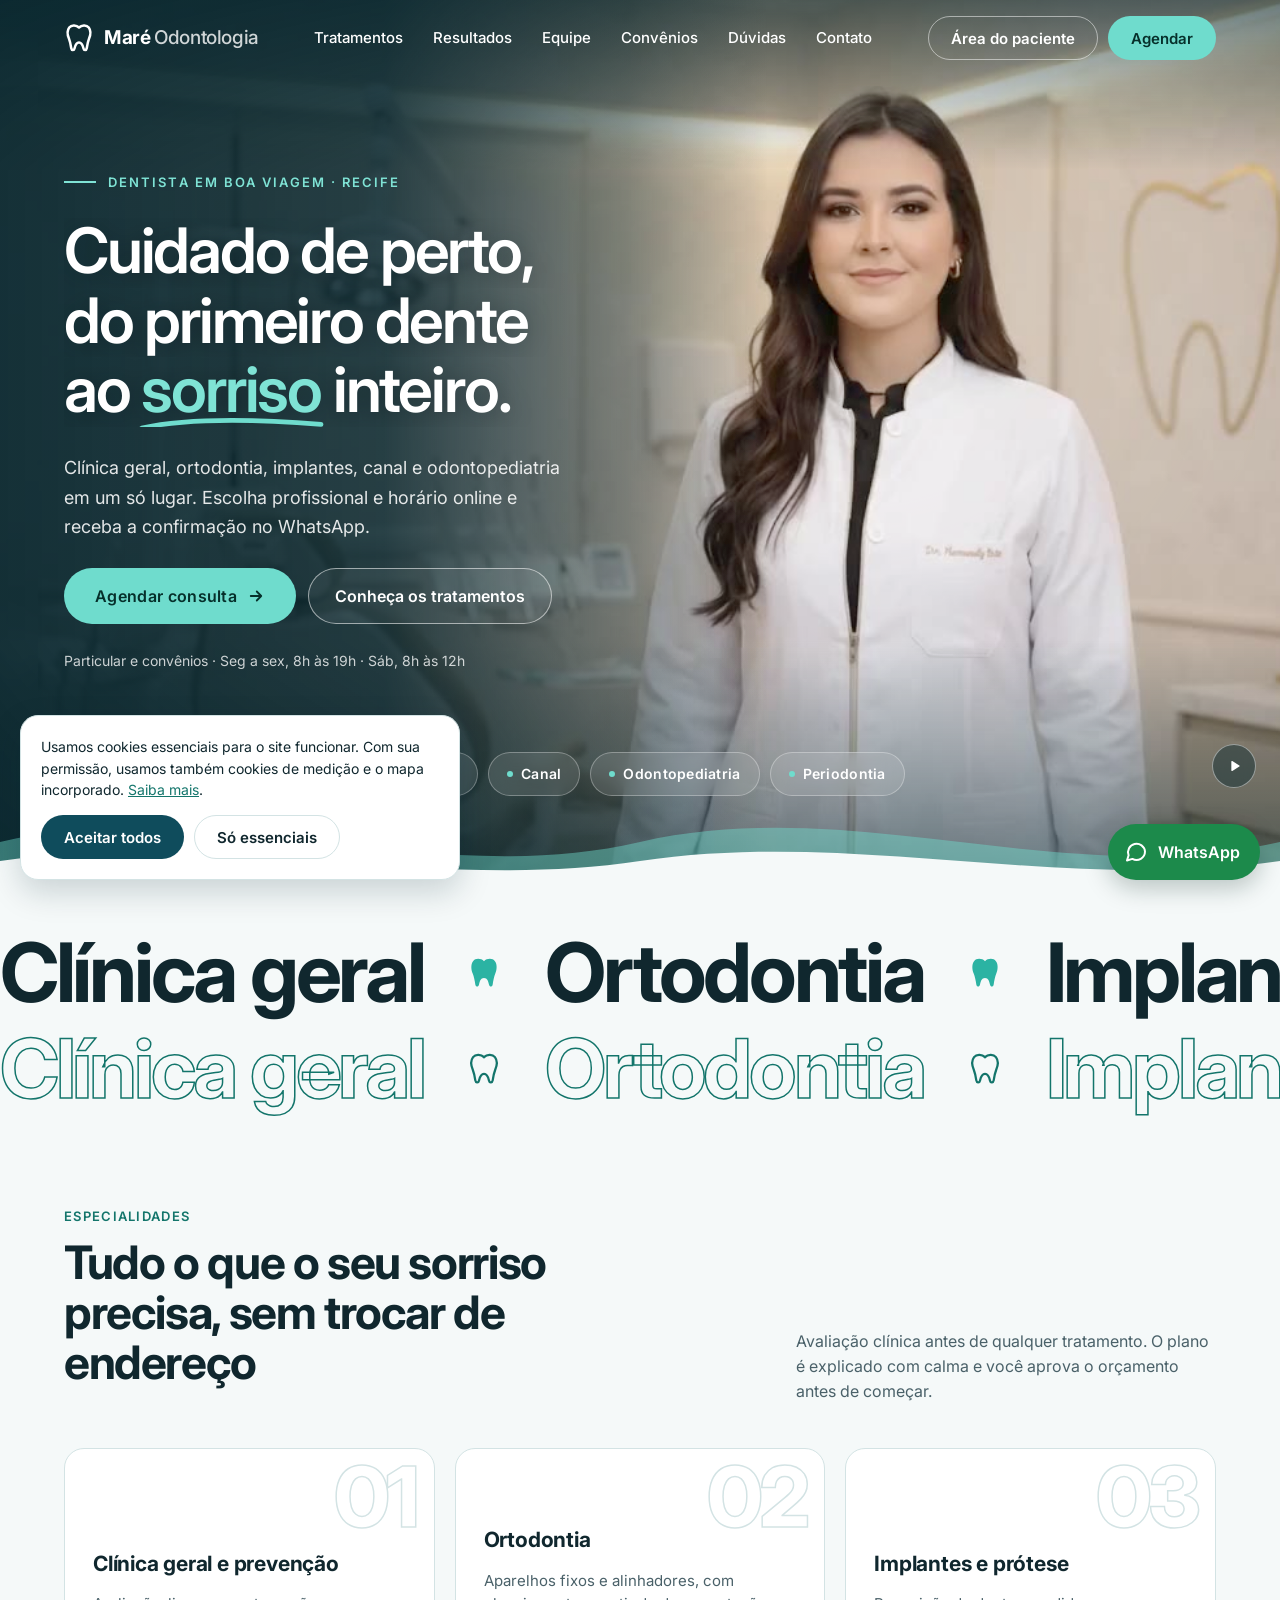
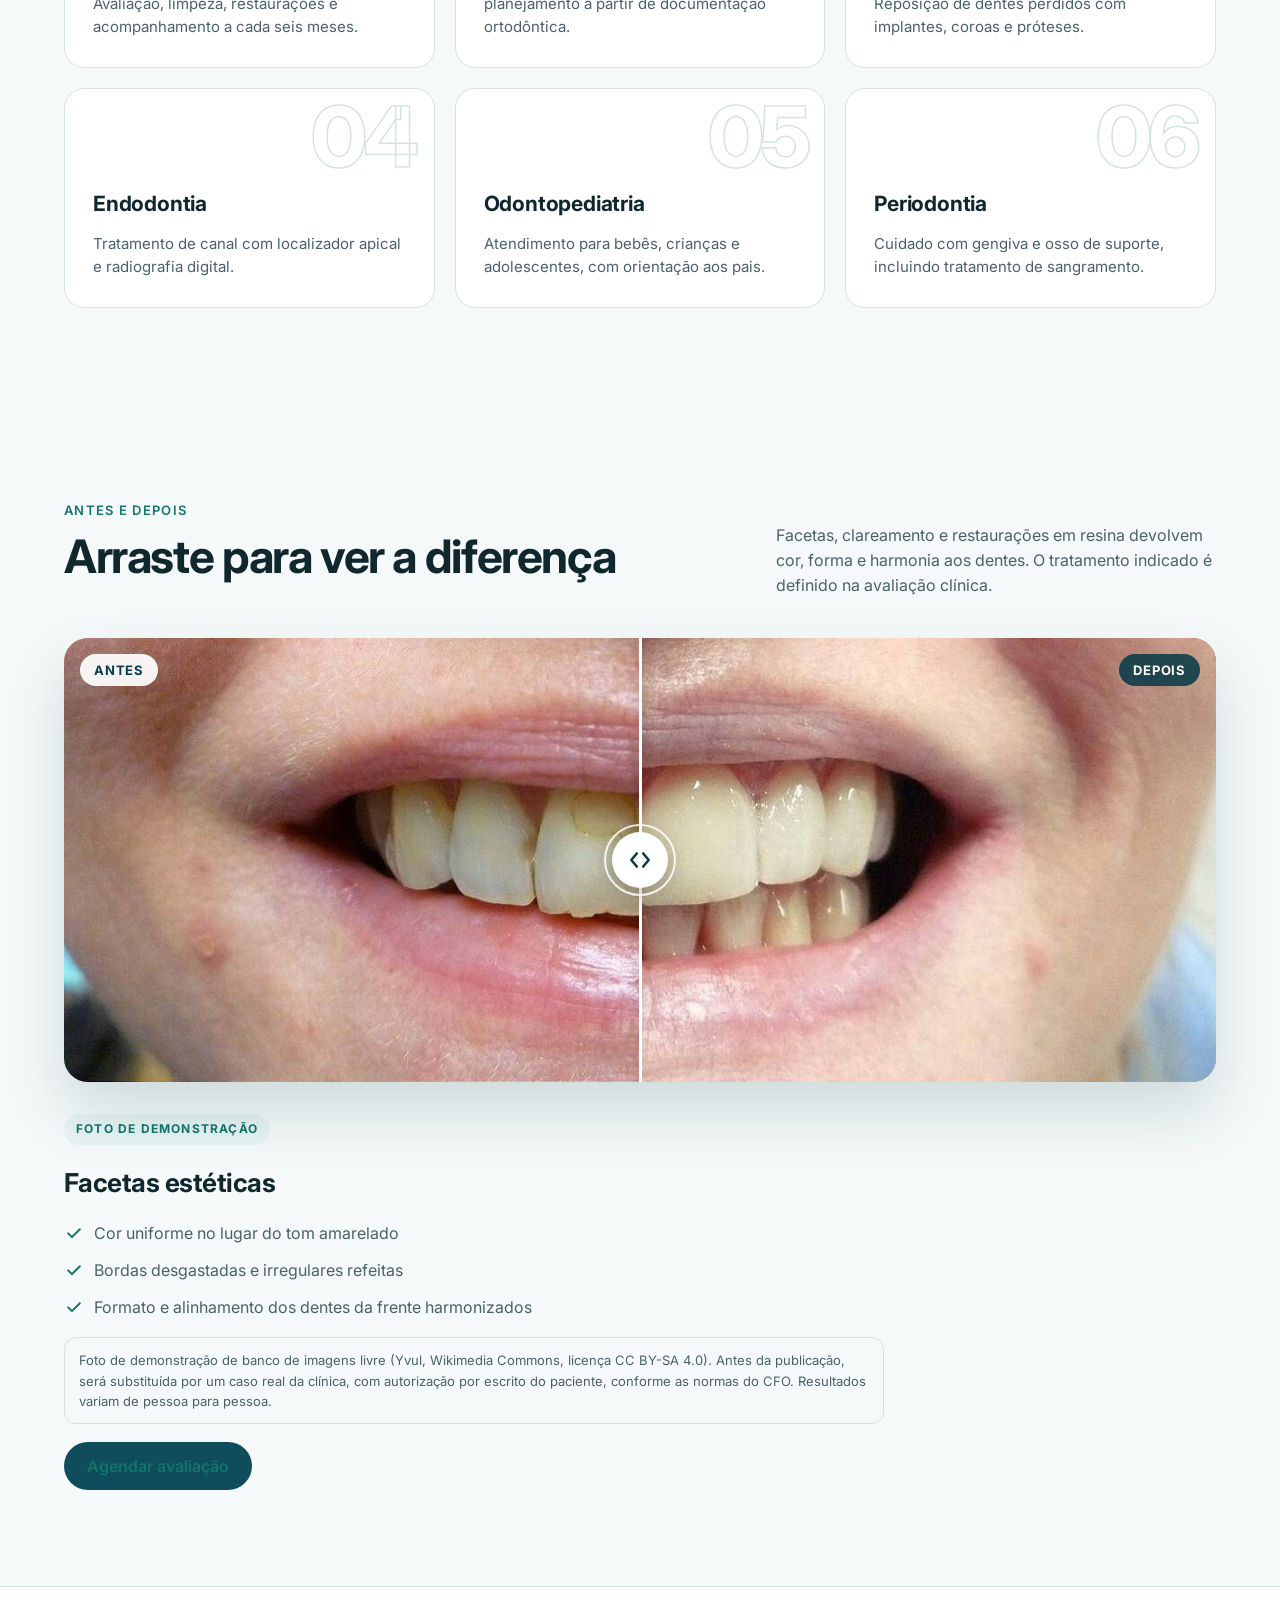
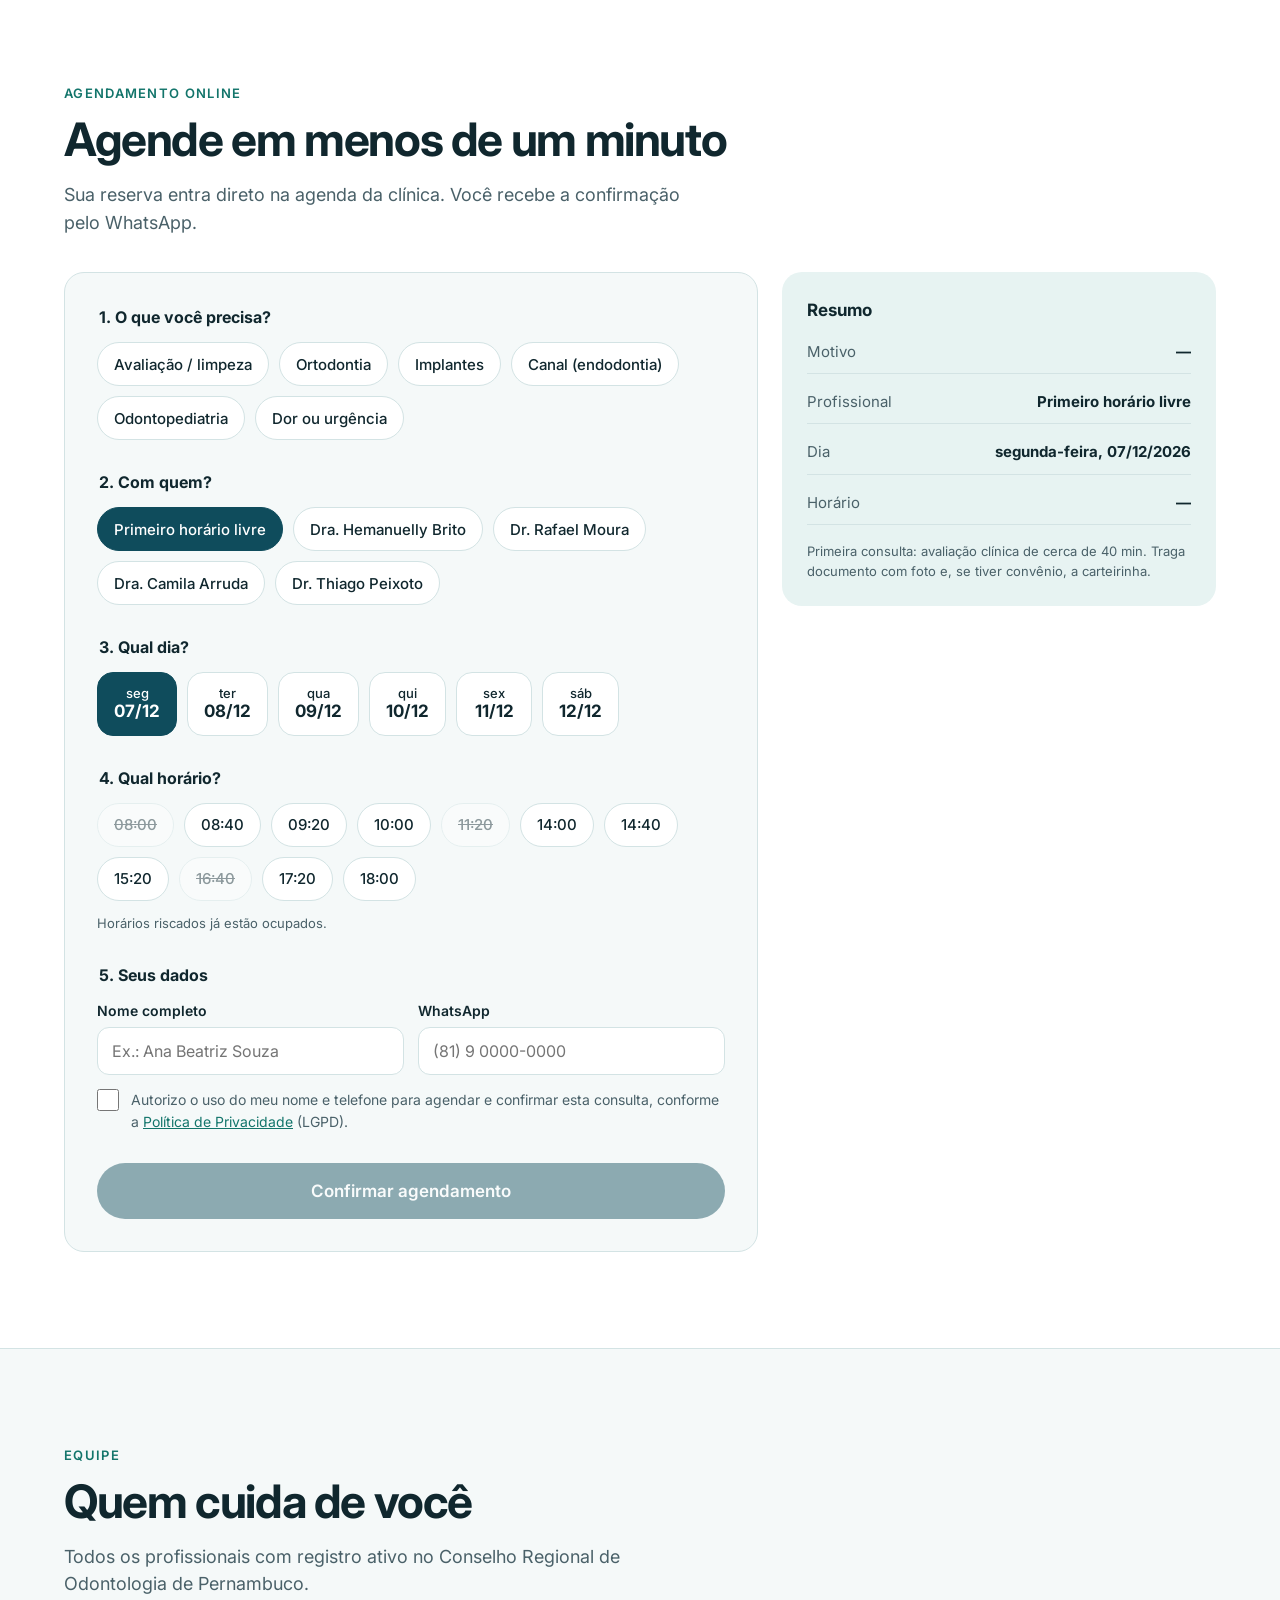
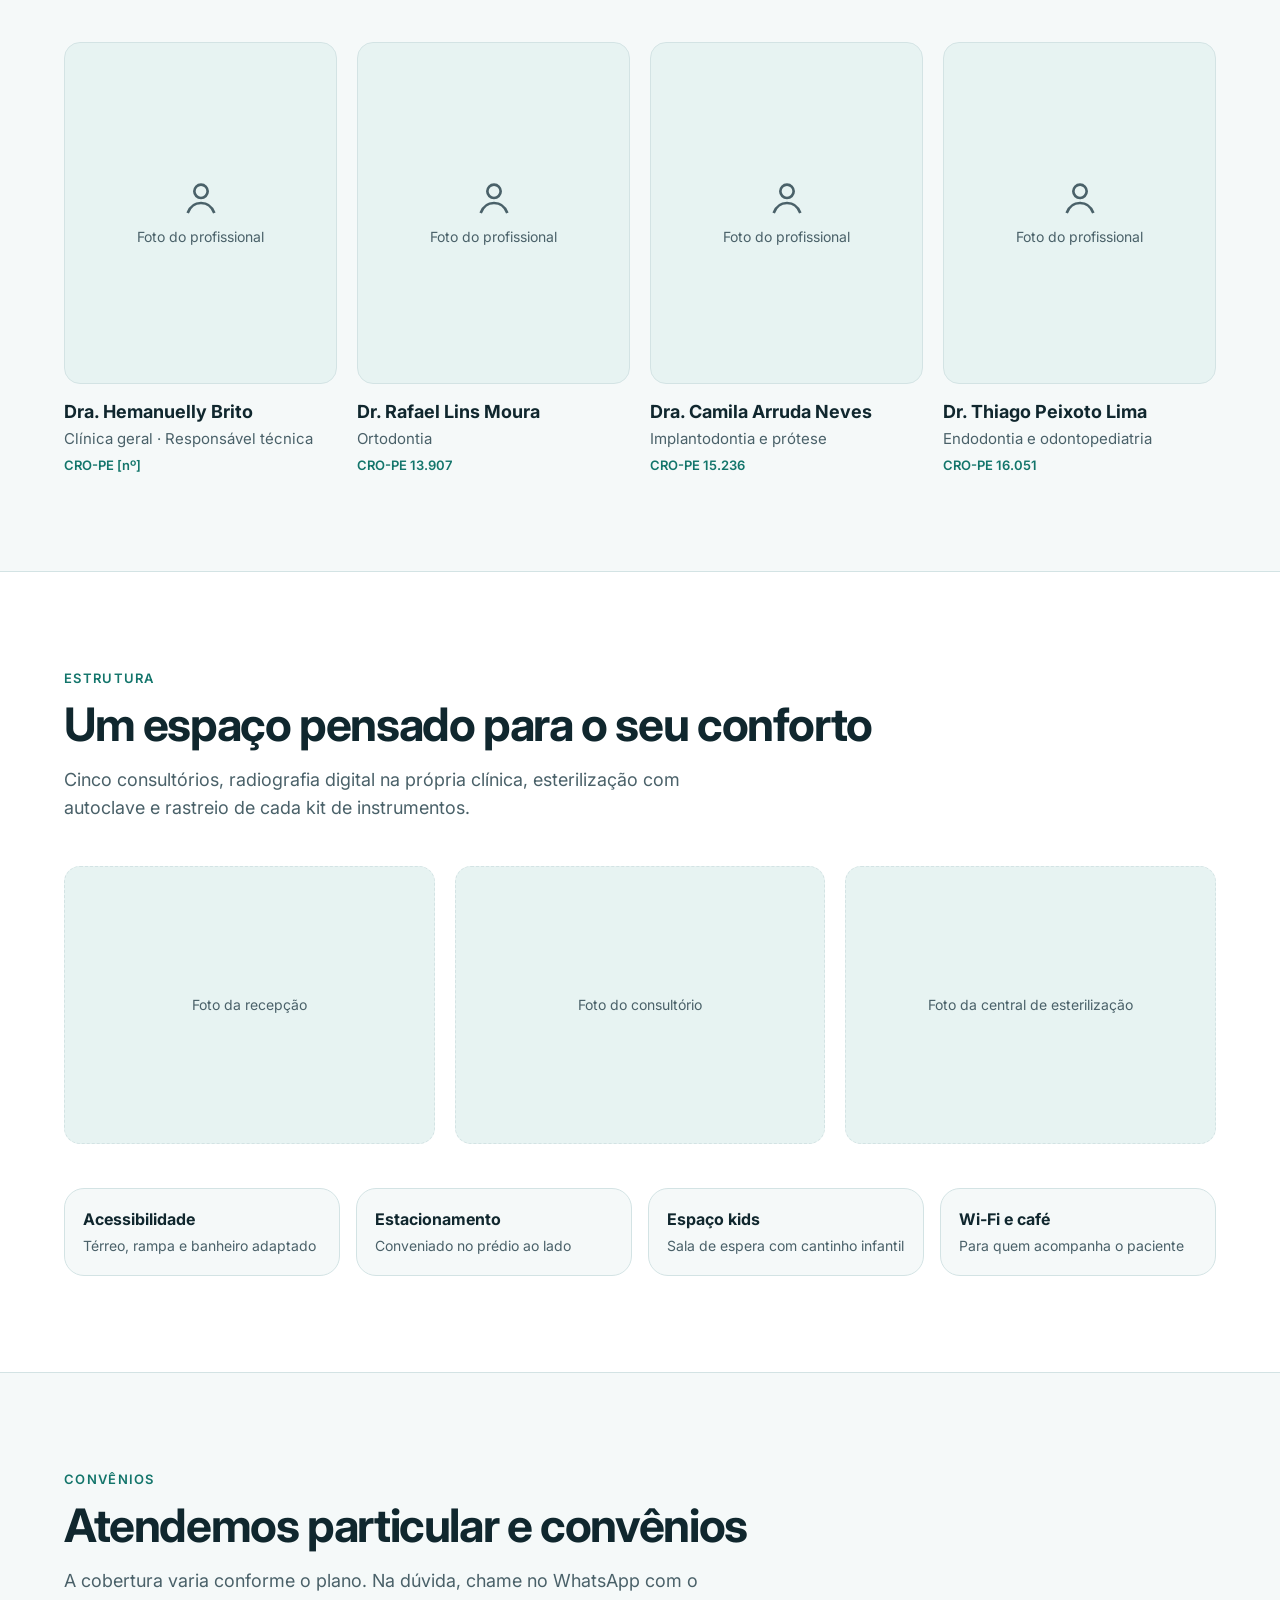
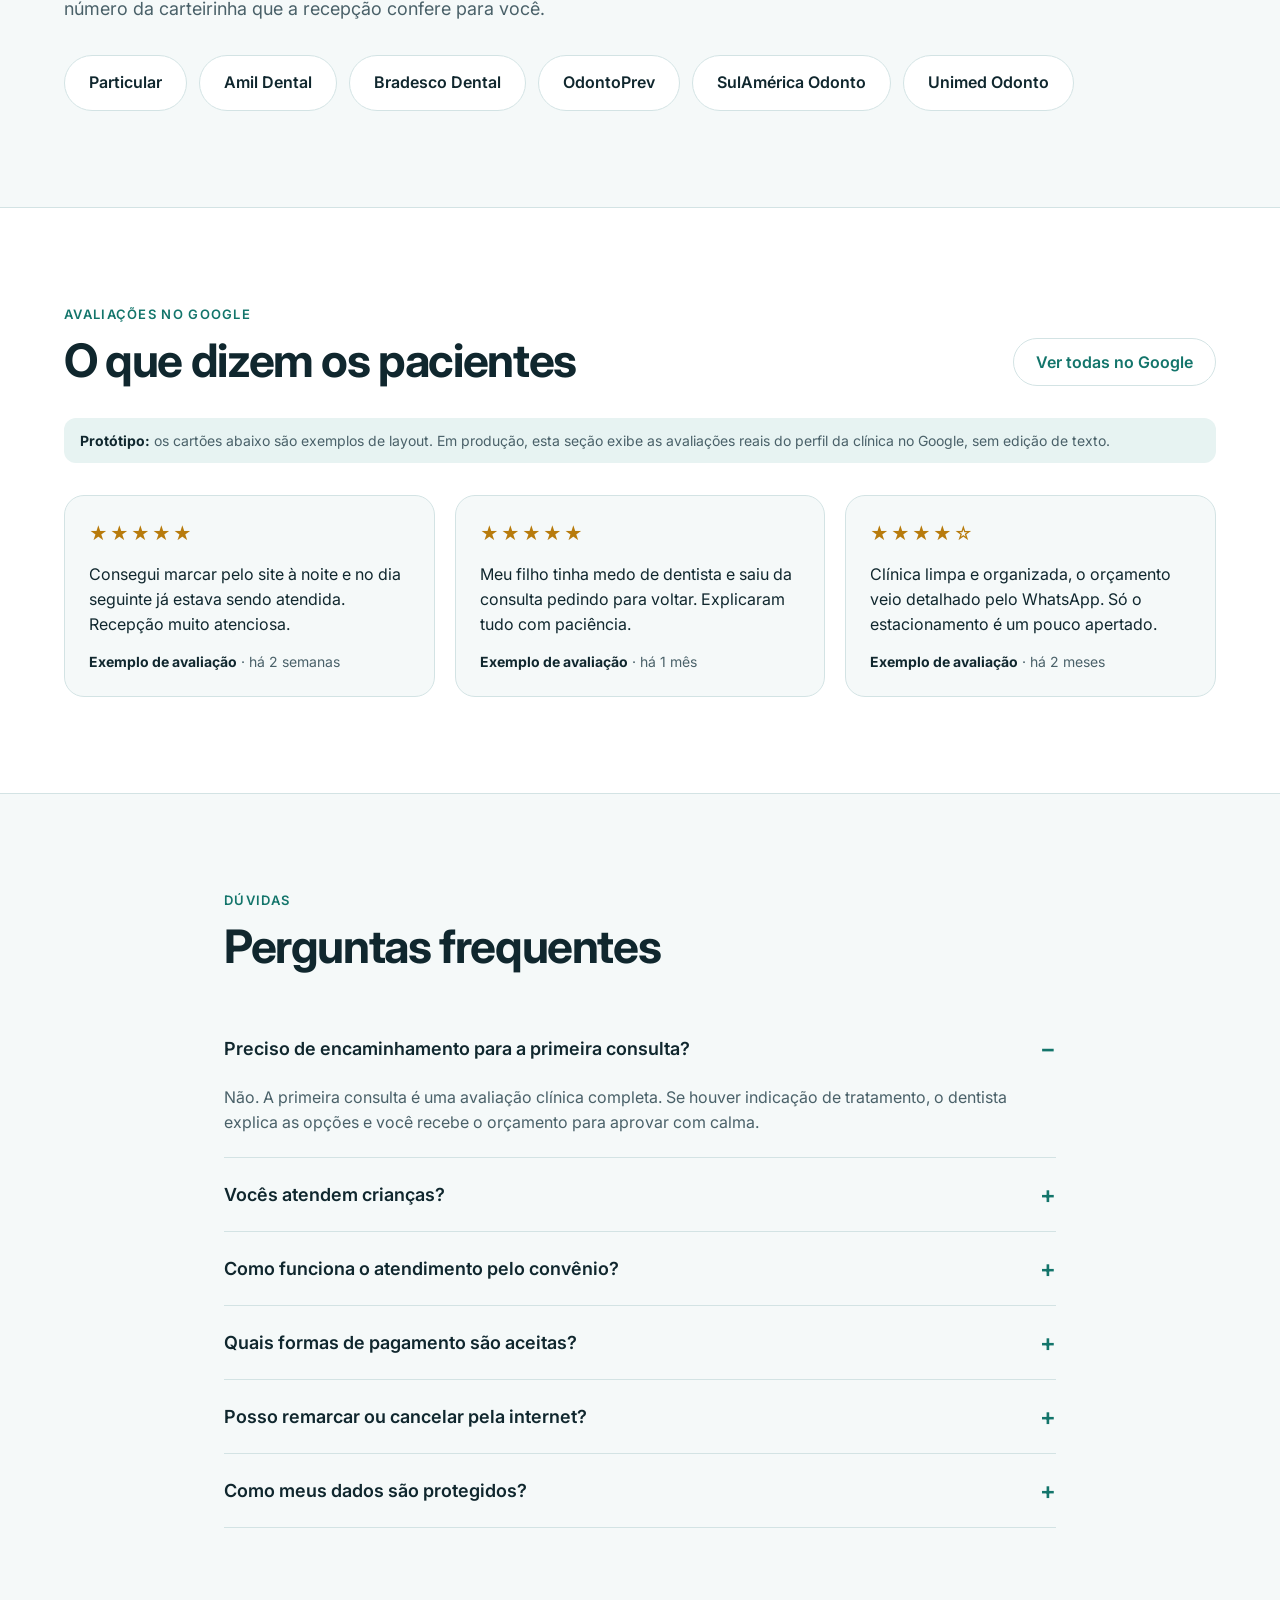
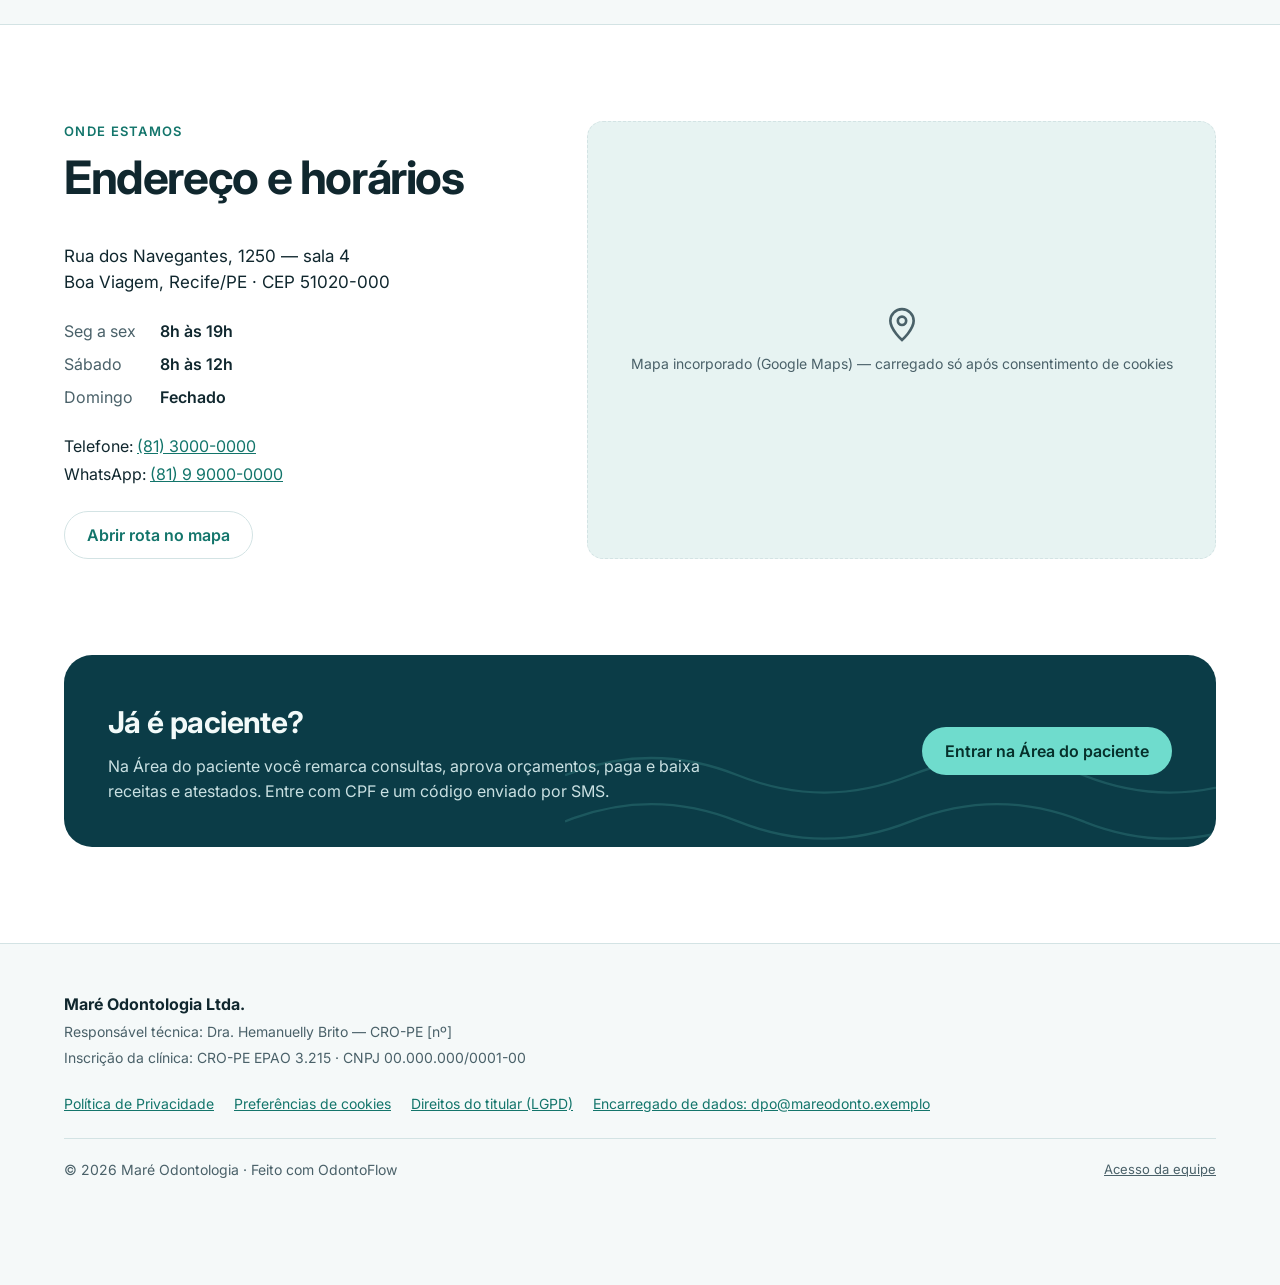
==== commit 292f6e92: "Banner: vídeo em câmera lenta e loop contínuo, sem depender do mouse - Vídeo em ida e volta (20 s) t" ====
--- a/index.html
+++ b/index.html
@@ -66,7 +66,7 @@
 <section id="topo" class="hero" aria-label="Apresentação">
 <div class="stage">
 <div class="vid hx-vid"><div class="px" style="--dx:-22px;--dy:-10px;position:absolute;inset:0"><div class="vid-in">
-<video id="heroVid" src="assets/hero.mp4" poster="assets/hero-poster.jpg" preload="auto" muted playsinline disablepictureinpicture tabindex="-1" aria-label="Dra. Hemanuelly Brito no consultório: ela cruza os braços e sorri conforme o cursor se move"></video>
+<video id="heroVid" src="assets/hero.mp4" poster="assets/hero-poster.jpg" autoplay muted loop playsinline disablepictureinpicture preload="auto" tabindex="-1" aria-label="Dra. Hemanuelly Brito no consultório, cruzando os braços e sorrindo"></video>
 </div></div></div>
 <div class="sheen" aria-hidden="true"></div>
 <div class="shade" aria-hidden="true"></div>
@@ -106,7 +106,7 @@
 </div>
 </nav>
 
-<div class="hint" aria-hidden="true"><svg width="18" height="18" viewBox="0 0 24 24" fill="none" stroke="#13756B" stroke-width="2" stroke-linecap="round" stroke-linejoin="round"><path d="M5 3l14 7-6 2-2 6z"></path></svg>Mova o cursor</div>
+<button type="button" class="vid-toggle" id="vidToggle" aria-label="Pausar vídeo do banner" aria-pressed="false"><svg class="ic-pause" width="16" height="16" viewBox="0 0 24 24" fill="currentColor" aria-hidden="true"><rect x="6" y="5" width="4" height="14" rx="1"></rect><rect x="14" y="5" width="4" height="14" rx="1"></rect></svg><svg class="ic-play" width="16" height="16" viewBox="0 0 24 24" fill="currentColor" aria-hidden="true"><path d="M8 5.5v13a1 1 0 0 0 1.5.86l10.5-6.5a1 1 0 0 0 0-1.72L9.5 4.64A1 1 0 0 0 8 5.5z"></path></svg></button>
 
 <svg class="wave back" viewBox="0 0 2880 120" preserveAspectRatio="none" aria-hidden="true"><path d="M0 60 C240 10 480 110 720 60 C960 10 1200 110 1440 60 C1680 10 1920 110 2160 60 C2400 10 2640 110 2880 60 L2880 120 L0 120 Z" fill="#6FDCCD"></path></svg>
 <svg class="wave" viewBox="0 0 2880 120" preserveAspectRatio="none" aria-hidden="true"><path d="M0 70 C240 30 480 110 720 70 C960 30 1200 110 1440 70 C1680 30 1920 110 2160 70 C2400 30 2640 110 2880 70 L2880 120 L0 120 Z" fill="var(--bg)"></path></svg>
--- a/styles.css
+++ b/styles.css
@@ -45,17 +45,13 @@
 /* hero — vídeo em tela cheia, controlado pelo mouse */
 .hero{--b:.15s;--h:clamp(640px,100vh,1000px);position:relative;overflow:hidden;background:#0B3C47;color:#FFFFFF;height:var(--h);perspective:1600px}
 .hero.late{--b:1.15s}
-.stage{position:absolute;inset:0;transform-style:preserve-3d;transform:rotateY(calc(var(--mx,0)*1.4deg)) rotateX(calc(var(--my,0)*-1deg)) scale(1.02);transition:transform 1.2s cubic-bezier(.16,.8,.24,1)}
+.stage{position:absolute;inset:0}
 .vid{position:absolute;top:-2%;height:calc(var(--h)*1.04);width:calc(var(--h)*1.04*2.8333);left:min(-1%,calc(68% - var(--h)*1.04*1.9444))}
 .vid-in{position:absolute;inset:0;animation:of-vin 2.1s cubic-bezier(.2,.7,.2,1) both;animation-delay:calc(var(--b) - .1s)}
 @keyframes of-vin{from{opacity:0;transform:scale(1.1);filter:blur(14px)}to{opacity:1;transform:scale(1);filter:blur(0)}}
 .vid video{position:absolute;inset:0;width:100%;height:100%;object-fit:cover;display:block;background:#0B3C47}
 .shade{position:absolute;inset:0;pointer-events:none;background:linear-gradient(90deg,rgba(7,38,46,.93) 0%,rgba(7,38,46,.84) 30%,rgba(7,38,46,.4) 49%,rgba(7,38,46,0) 60%),linear-gradient(180deg,rgba(7,38,46,.6) 0,rgba(7,38,46,0) 170px),linear-gradient(0deg,rgba(7,38,46,.6) 0,rgba(7,38,46,0) 260px)}
 .sheen{position:absolute;inset:0;pointer-events:none;mix-blend-mode:soft-light;background:radial-gradient(700px circle at calc(68% + var(--mx,0)*24%) calc(34% + var(--my,0)*24%),rgba(255,236,206,.55),rgba(255,236,206,0) 60%)}
-.hint{position:absolute;z-index:6;left:68%;bottom:178px;translate:-50% 0;display:flex;align-items:center;gap:10px;padding:10px 16px 10px 12px;border-radius:999px;background:rgba(255,255,255,.85);backdrop-filter:blur(12px);-webkit-backdrop-filter:blur(12px);font-size:13px;font-weight:600;color:#0B3C47;box-shadow:0 12px 30px rgba(0,0,0,.18);pointer-events:none;transition:opacity .6s,translate .6s;animation:of-fade .8s ease both;animation-delay:calc(var(--b) + 1.6s)}
-.hint svg{animation:of-nudge 1.6s ease-in-out infinite}
-@keyframes of-nudge{50%{transform:translateX(6px)}}
-.hero.moved .hint{opacity:0;translate:-50% 12px}
 .hero-content{position:relative;z-index:6;height:100%;display:flex;align-items:center;padding:76px 0 132px;pointer-events:none}
 .hero-content a,.hero-content button{pointer-events:auto}
 .ln{display:block;overflow:hidden;padding-bottom:.06em}
@@ -81,7 +77,6 @@
 .wave{position:absolute;left:0;bottom:-1px;width:200%;height:96px;z-index:7;animation:of-wave 22s linear infinite}
 .wave.back{height:118px;opacity:.45;animation-duration:31s;animation-direction:reverse}
 @keyframes of-wave{to{transform:translateX(-50%)}}
-@media (hover:none){.hint{display:none}}
 
 /* tela de carregamento */
 .splash{position:fixed;inset:0;z-index:100;background:#F2FAF9;display:flex;flex-direction:column;align-items:center;justify-content:center;gap:18px;transition:transform .5s cubic-bezier(.75,0,.25,1)}
@@ -178,3 +173,11 @@
   #cookie p{font-size:13px!important}
   #cookie .btn{min-height:44px!important;flex:1}
 }
+
+/* botão pausar/retomar o vídeo do banner (WCAG 2.2.2) */
+.vid-toggle{position:absolute;z-index:8;right:24px;bottom:112px;width:44px;height:44px;border-radius:50%;border:1px solid rgba(255,255,255,.45);background:rgba(7,38,46,.45);backdrop-filter:blur(8px);-webkit-backdrop-filter:blur(8px);color:#FFFFFF;display:flex;align-items:center;justify-content:center;cursor:pointer;transition:background .25s}
+.vid-toggle:hover{background:rgba(7,38,46,.75)}
+.vid-toggle .ic-play{display:none}
+.vid-toggle[aria-pressed="true"] .ic-play{display:block}
+.vid-toggle[aria-pressed="true"] .ic-pause{display:none}
+@media (max-width:620px){.vid-toggle{top:calc(540px - 60px);bottom:auto;right:16px}}
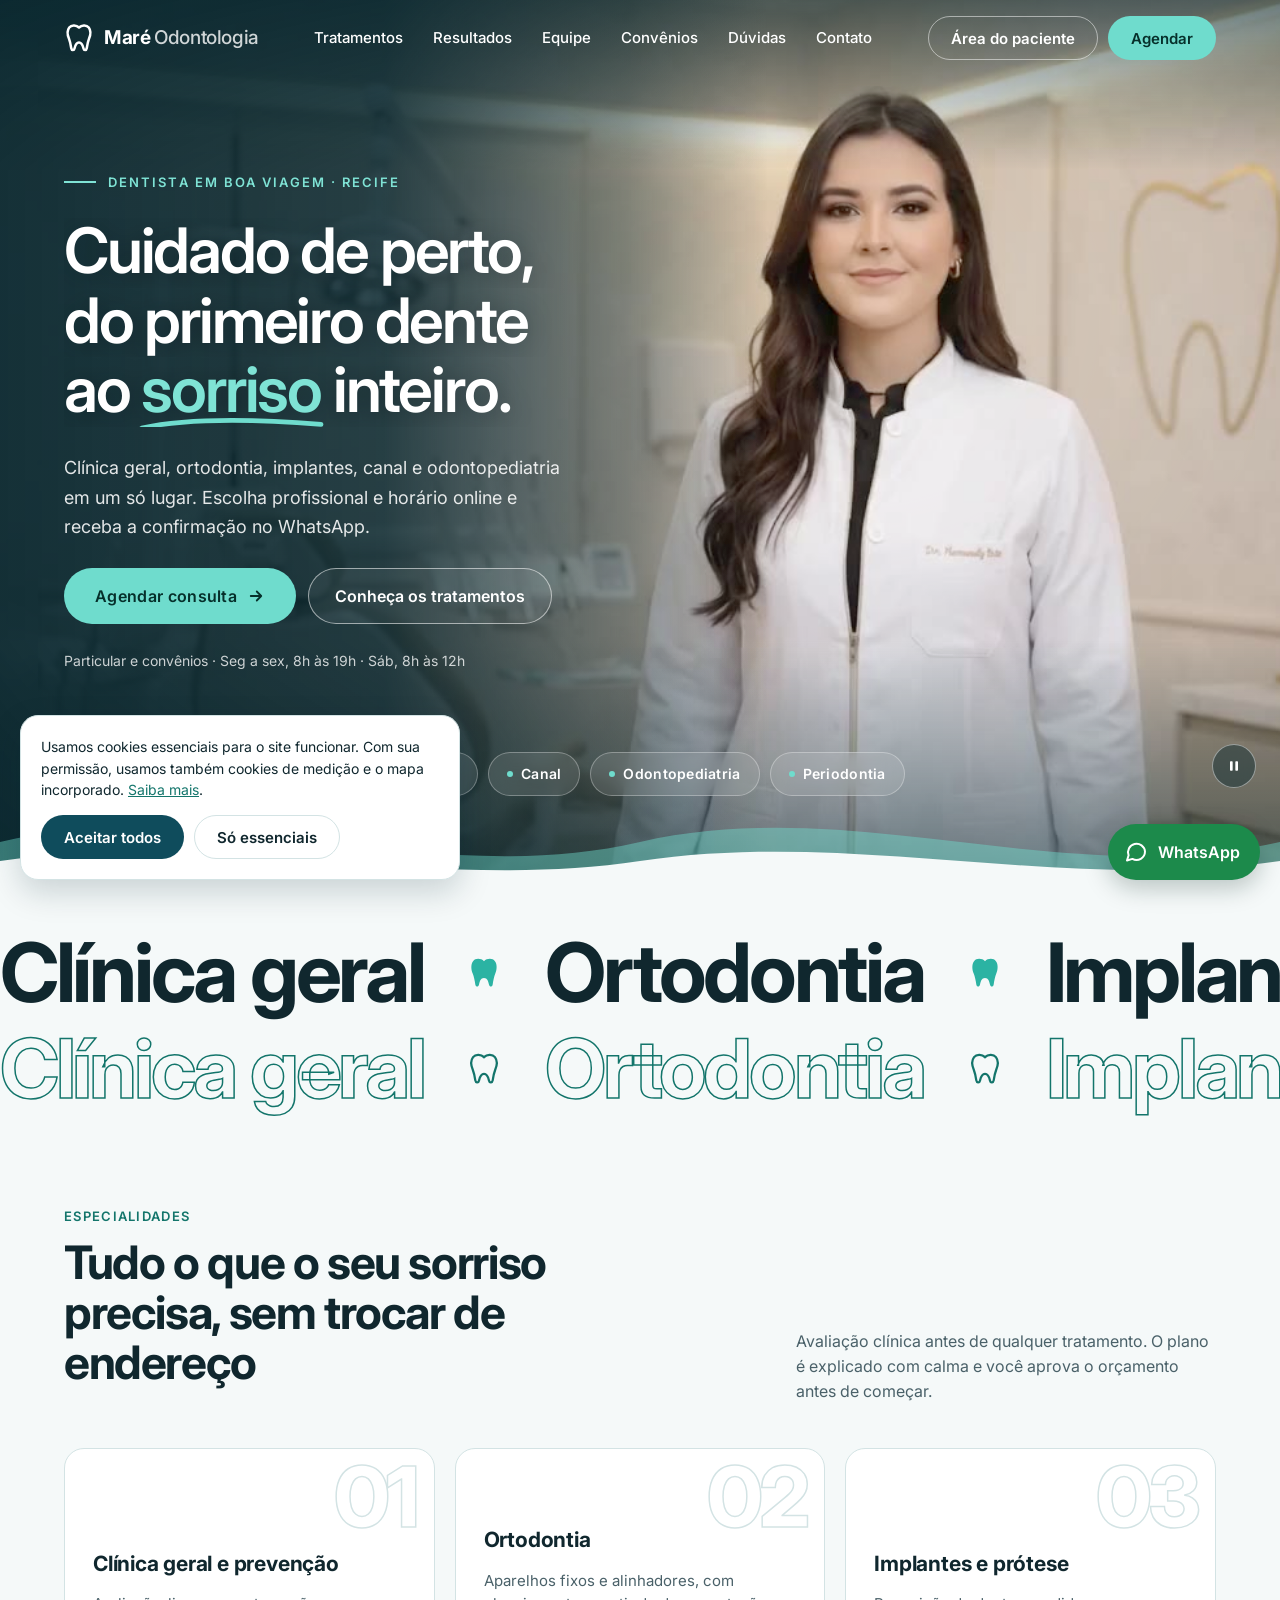
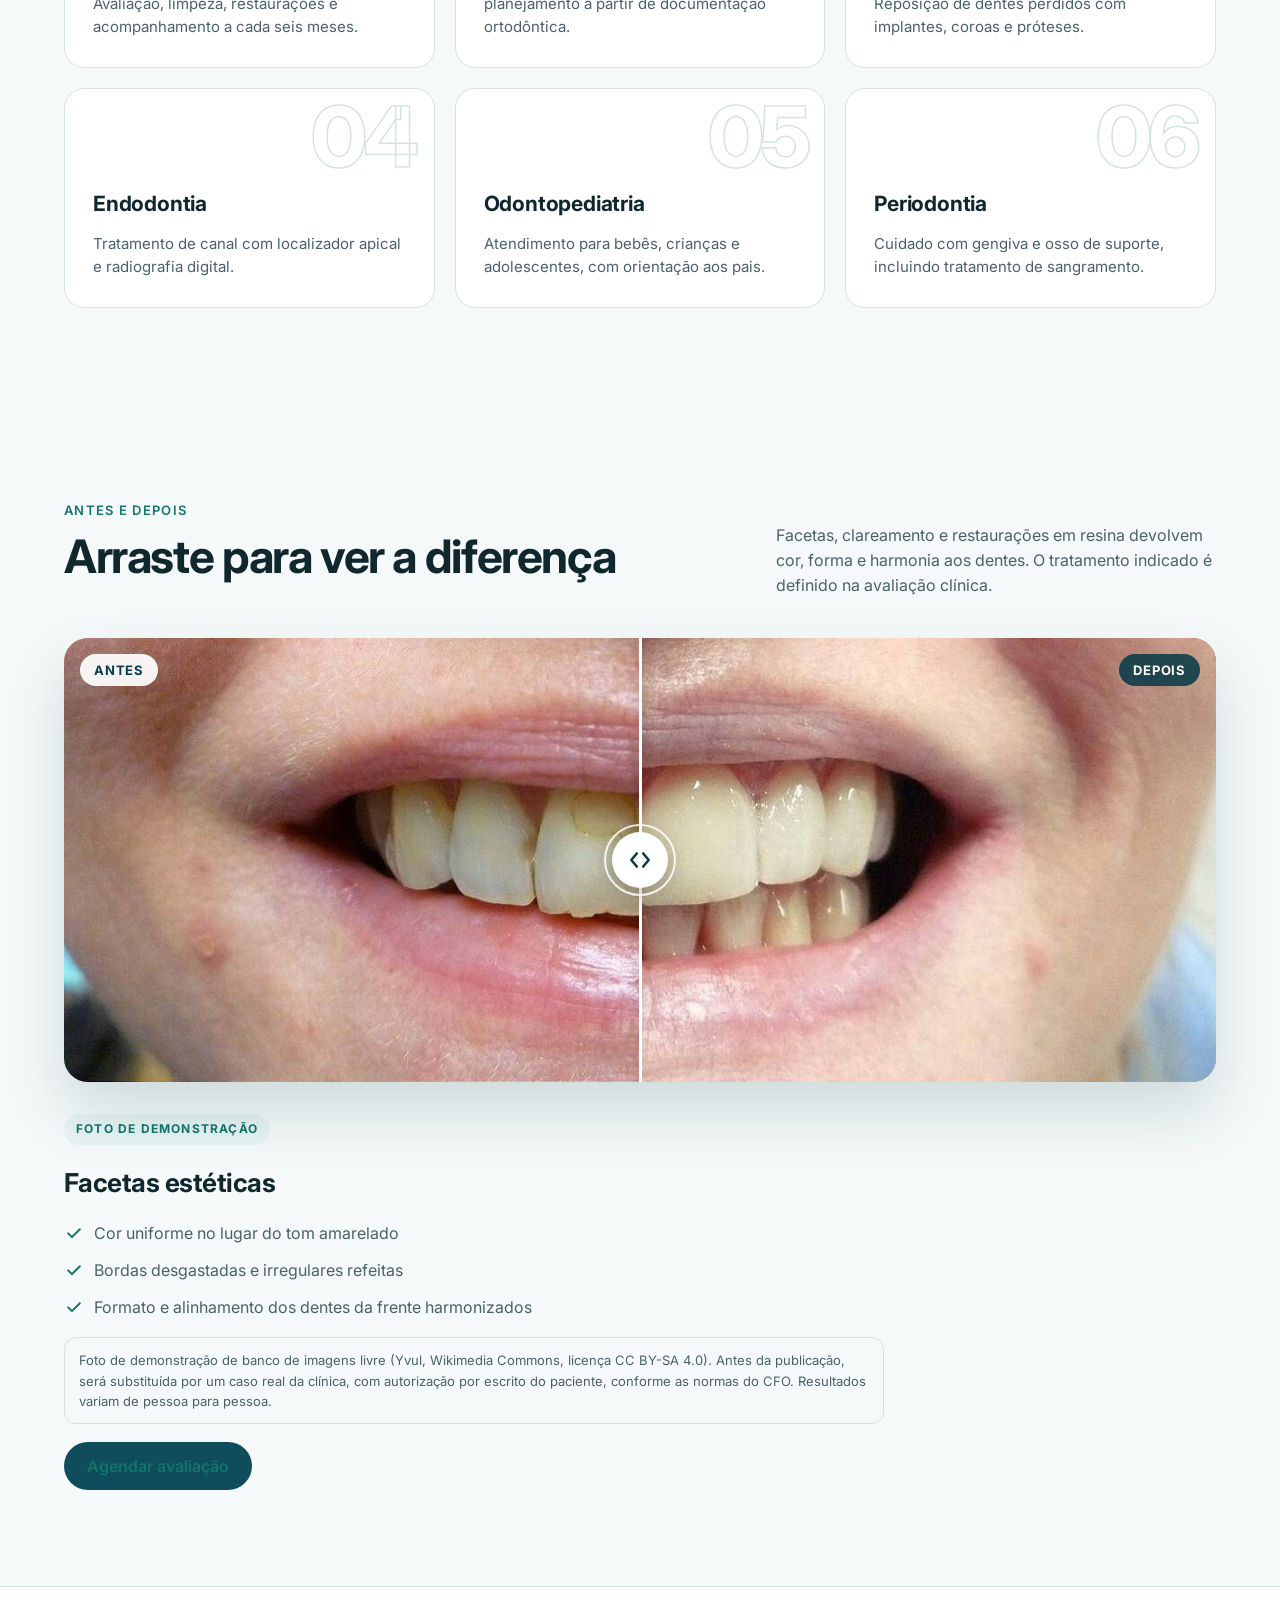
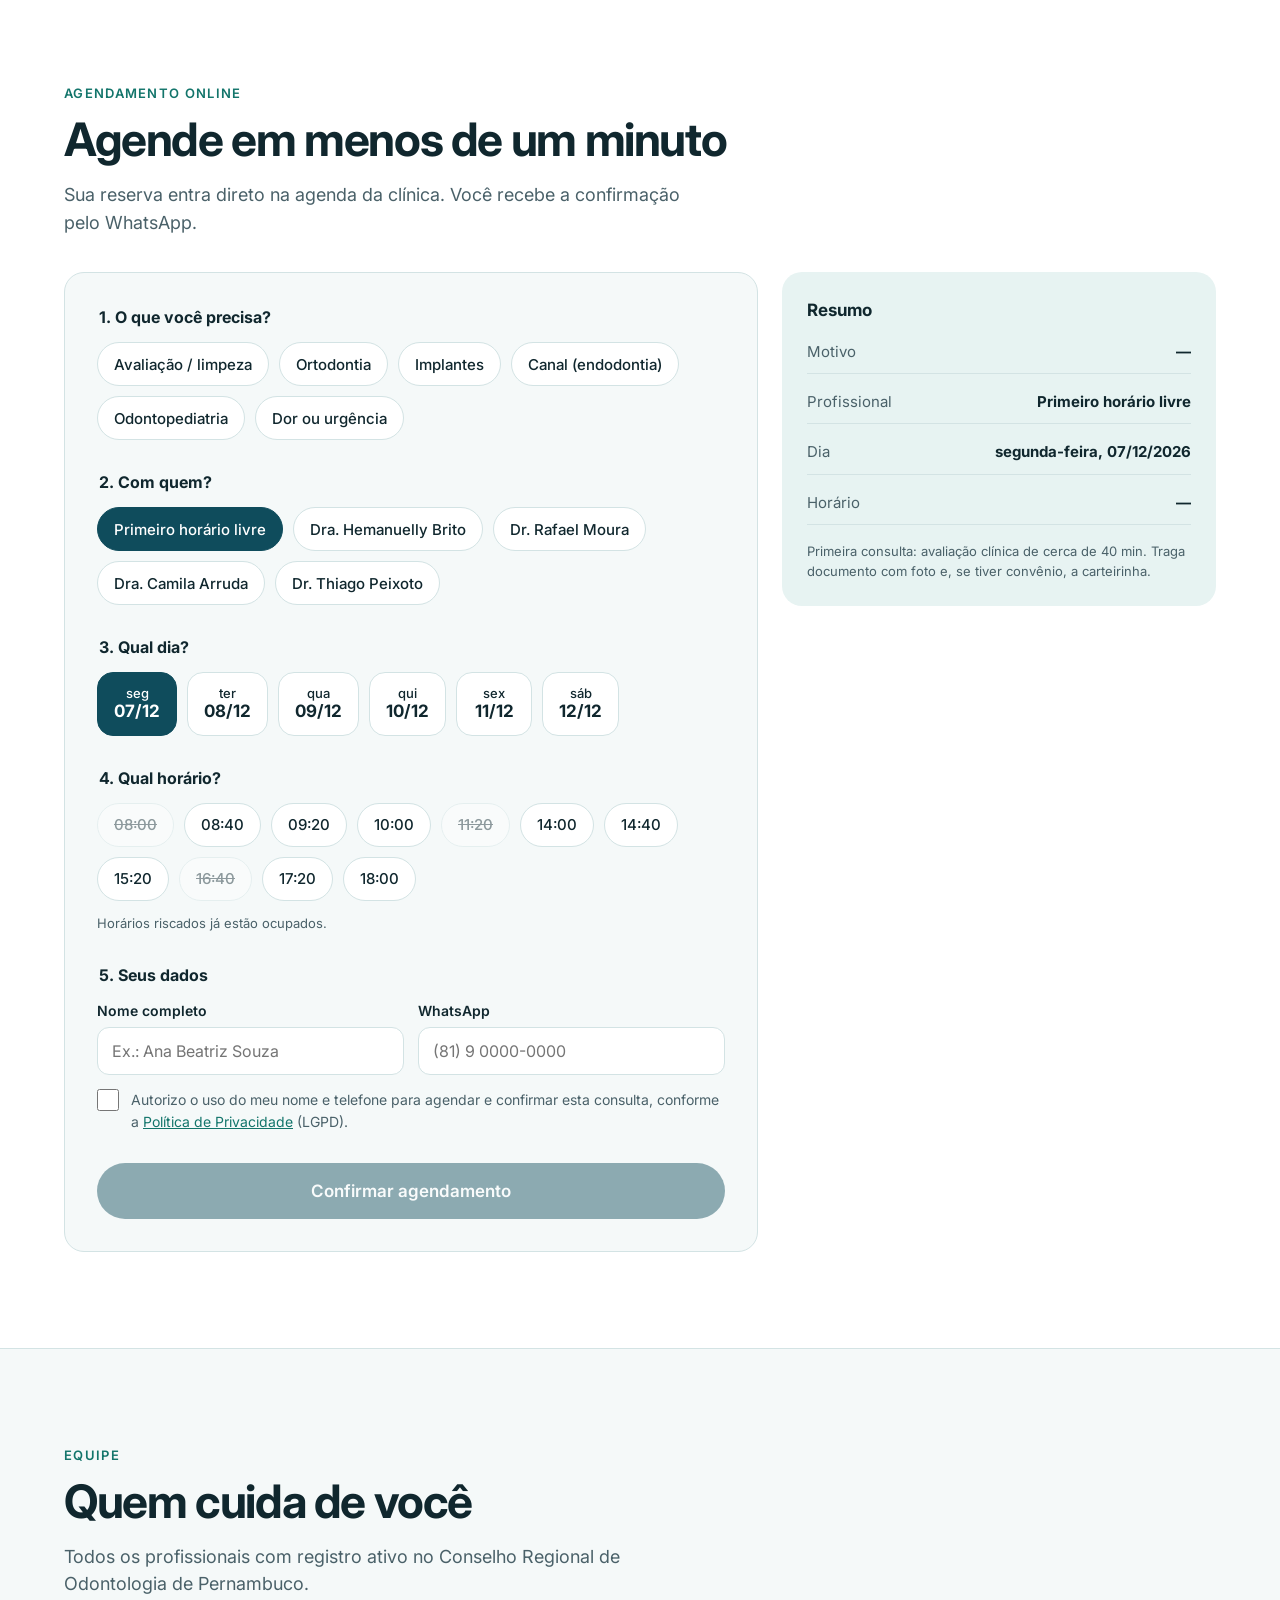
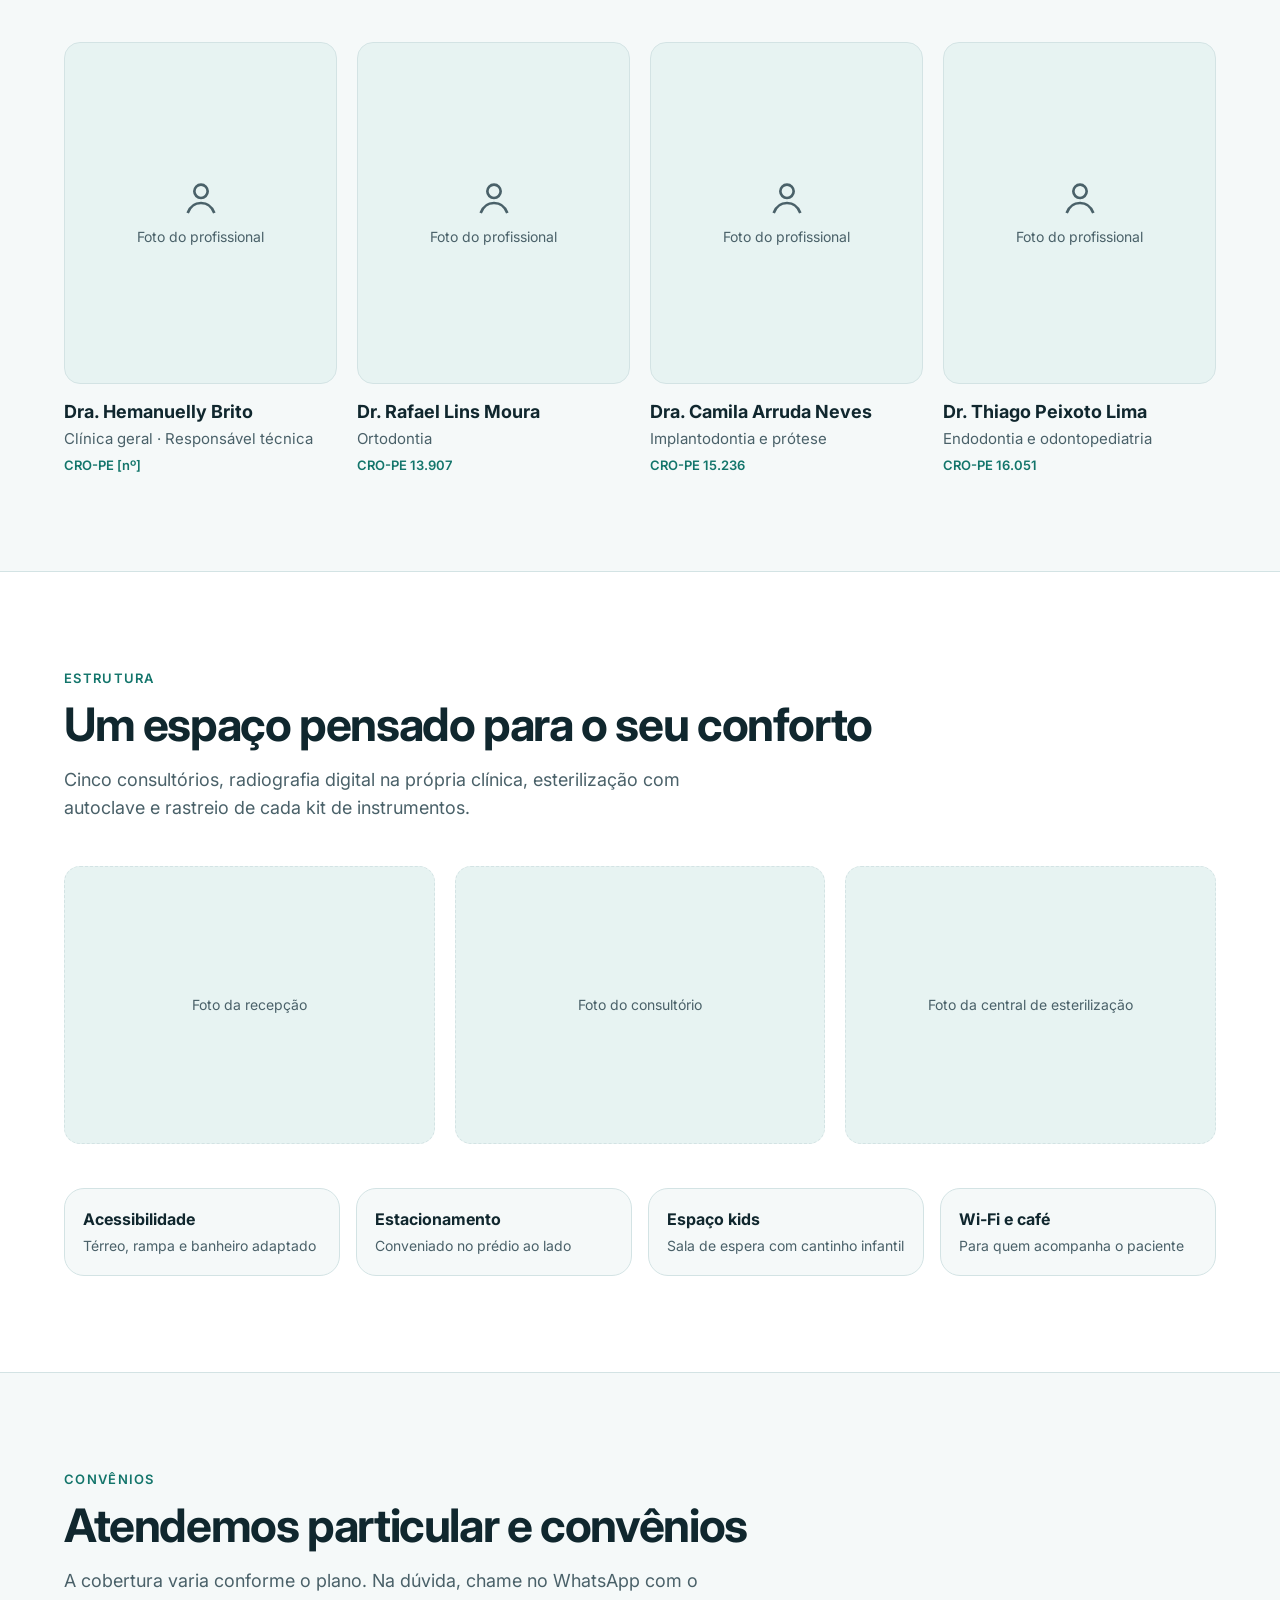
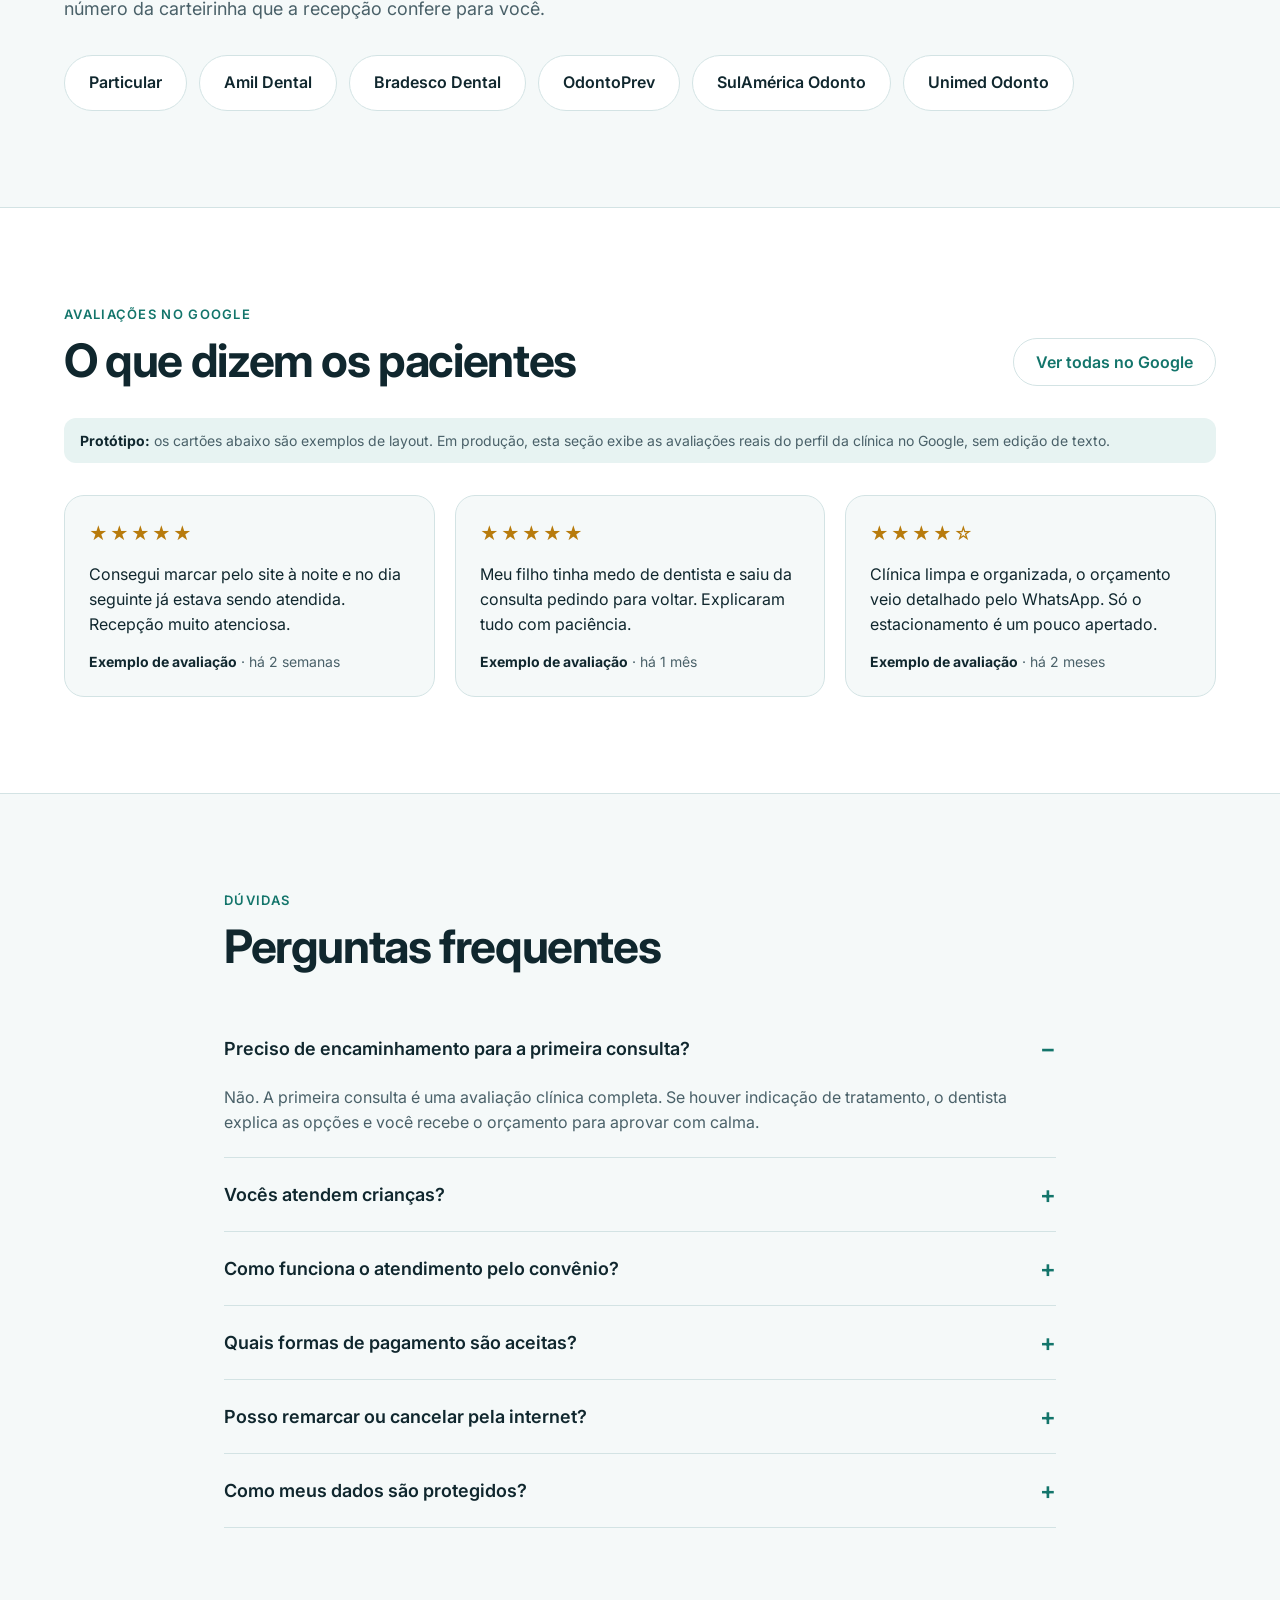
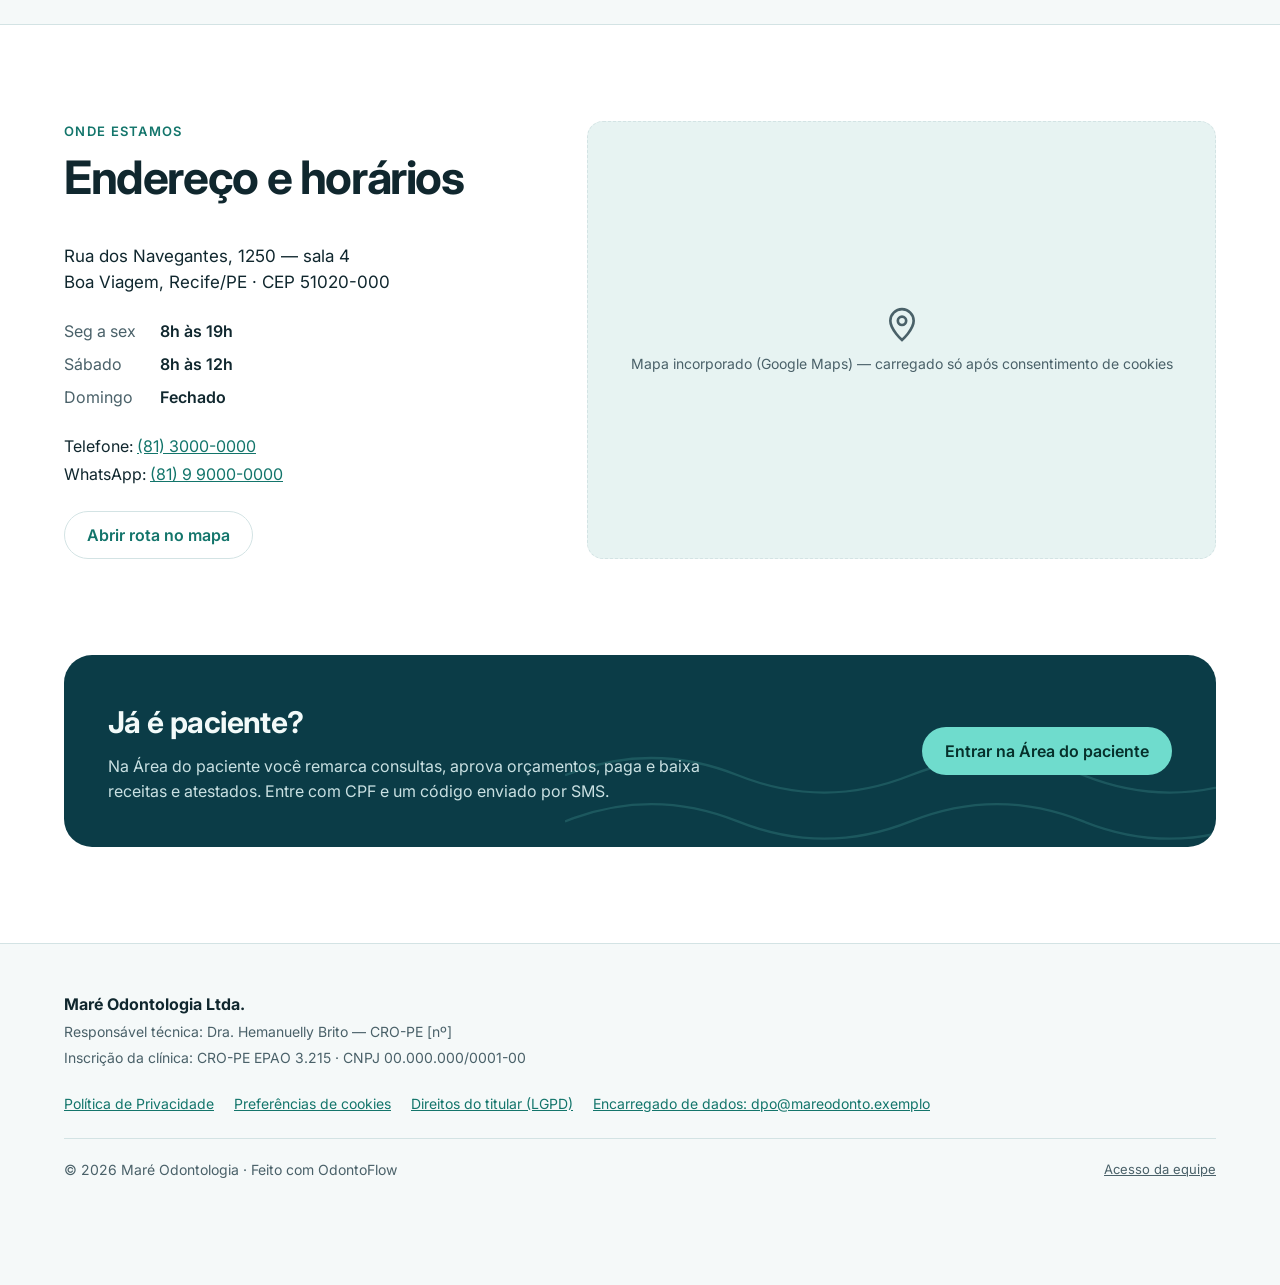
==== commit 741e6e54: "Área do Paciente e Área do Admin (protótipo navegável) Paciente: login por CPF + código, próxima con" ====
--- a/index.html
+++ b/index.html
@@ -54,7 +54,7 @@
 <a class="navlink" href="#contato">Contato</a>
 </nav>
 <div style="display:flex;gap:10px;align-items:center">
-<a class="btn btn-ghost hide-sm" href="#portal" style="min-height:44px;font-size:15px">Área do paciente</a>
+<a class="btn btn-ghost hide-sm" href="paciente/" style="min-height:44px;font-size:15px">Área do paciente</a>
 <a class="btn btn-mint" href="#agendar" style="min-height:44px;font-size:15px">Agendar</a>
 </div>
 </div>
@@ -395,7 +395,7 @@
 <div class="rv" style="display:flex;justify-content:space-between;align-items:center;gap:24px;flex-wrap:wrap;padding:44px;border-radius:28px;background:var(--sea);color:#F2FAF9;position:relative;overflow:hidden">
 <svg aria-hidden="true" viewBox="0 0 600 200" preserveAspectRatio="none" style="position:absolute;right:-40px;bottom:-20px;width:60%;height:120%;opacity:.5"><g fill="none" stroke="rgba(111,220,205,.35)" stroke-width="2"><path d="M0 120 Q 75 90 150 120 T 300 120 T 450 120 T 600 120"></path><path d="M0 160 Q 75 130 150 160 T 300 160 T 450 160 T 600 160"></path></g></svg>
 <div style="max-width:620px;position:relative"><h2 style="margin:0 0 8px;font-size:30px;letter-spacing:-.02em">Já é paciente?</h2><p style="margin:0;color:#C9E0E2">Na Área do paciente você remarca consultas, aprova orçamentos, paga e baixa receitas e atestados. Entre com CPF e um código enviado por SMS.</p></div>
-<a class="btn btn-mint" href="#area-do-paciente" style="position:relative">Entrar na Área do paciente</a>
+<a class="btn btn-mint" href="paciente/" style="position:relative">Entrar na Área do paciente</a>
 </div>
 </div>
 </section>
@@ -419,7 +419,7 @@
 </div>
 <div style="display:flex;justify-content:space-between;gap:16px;flex-wrap:wrap;border-top:1px solid var(--line);padding-top:20px">
 <span>© 2026 Maré Odontologia · Feito com OdontoFlow</span>
-<a href="#login-equipe" style="color:var(--muted);font-size:13px">Acesso da equipe</a>
+<a href="admin/" style="color:var(--muted);font-size:13px">Acesso da equipe</a>
 </div>
 </div>
 </footer>
